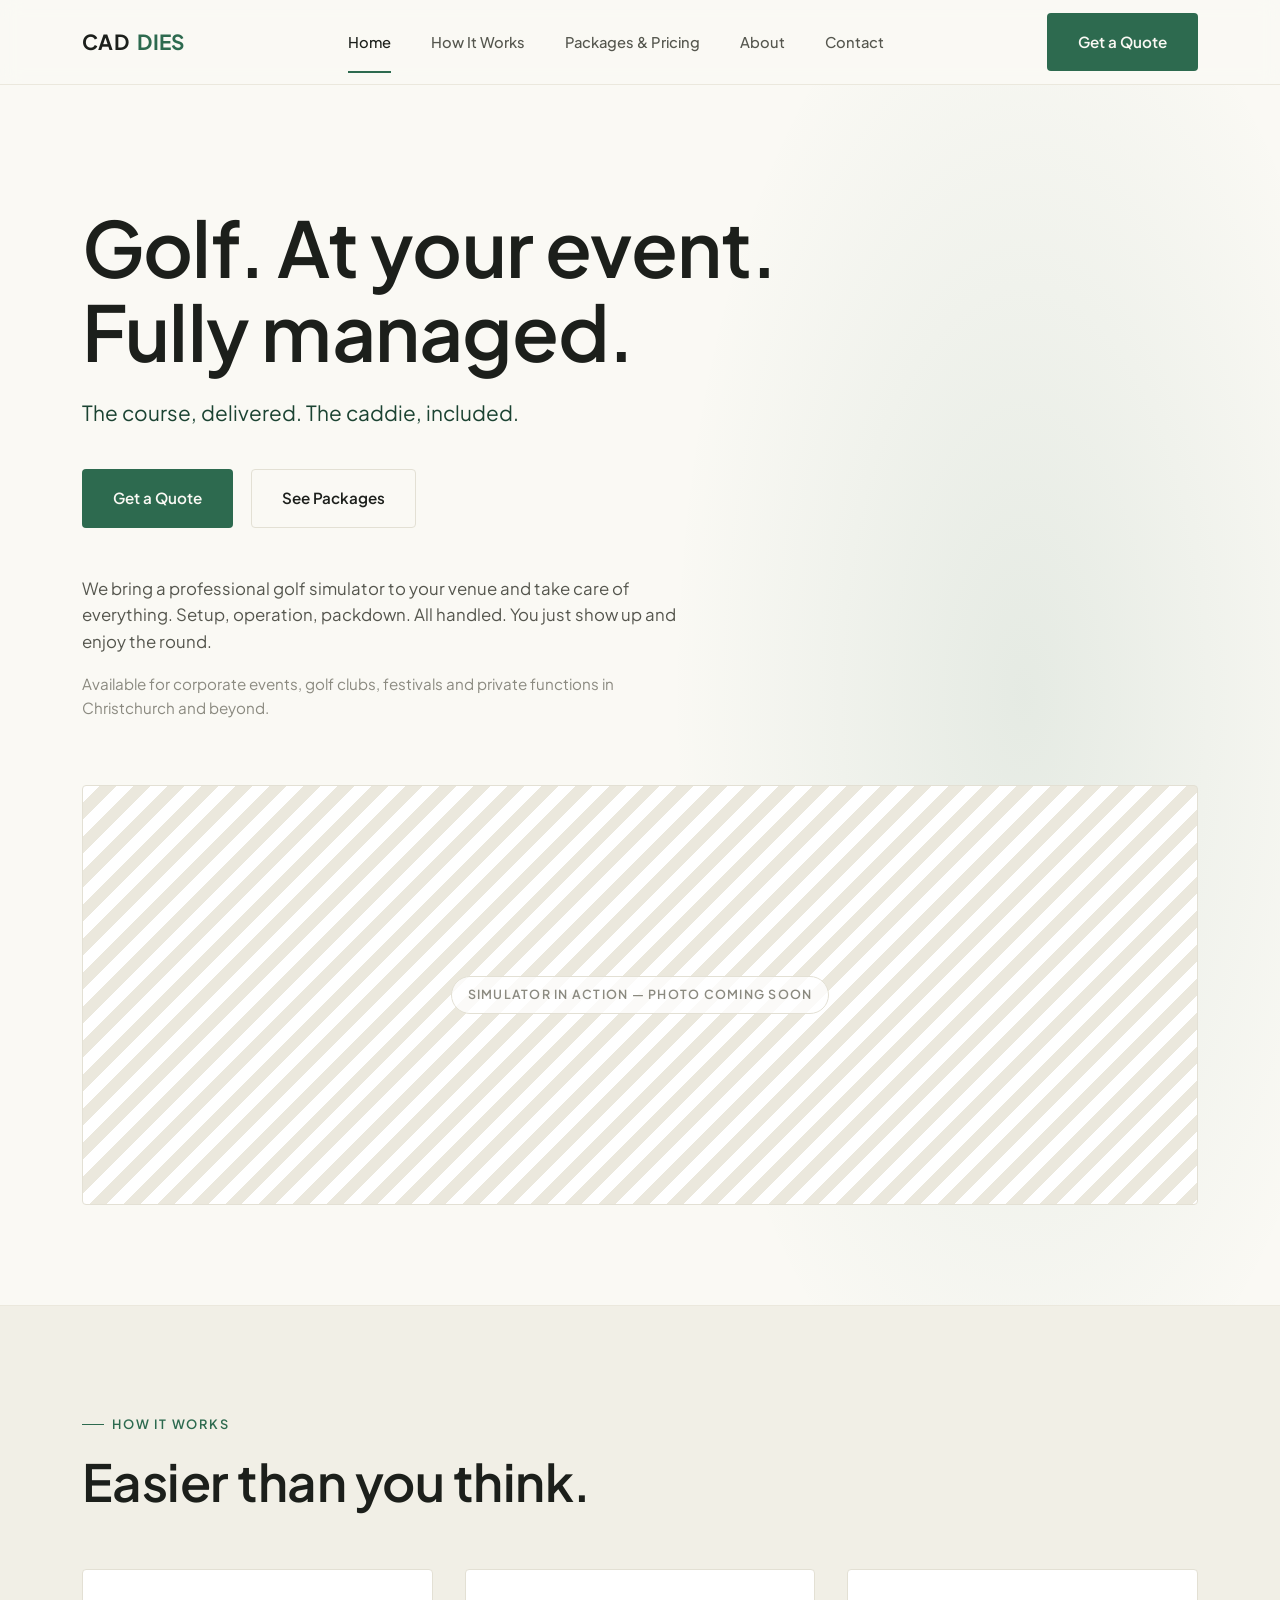
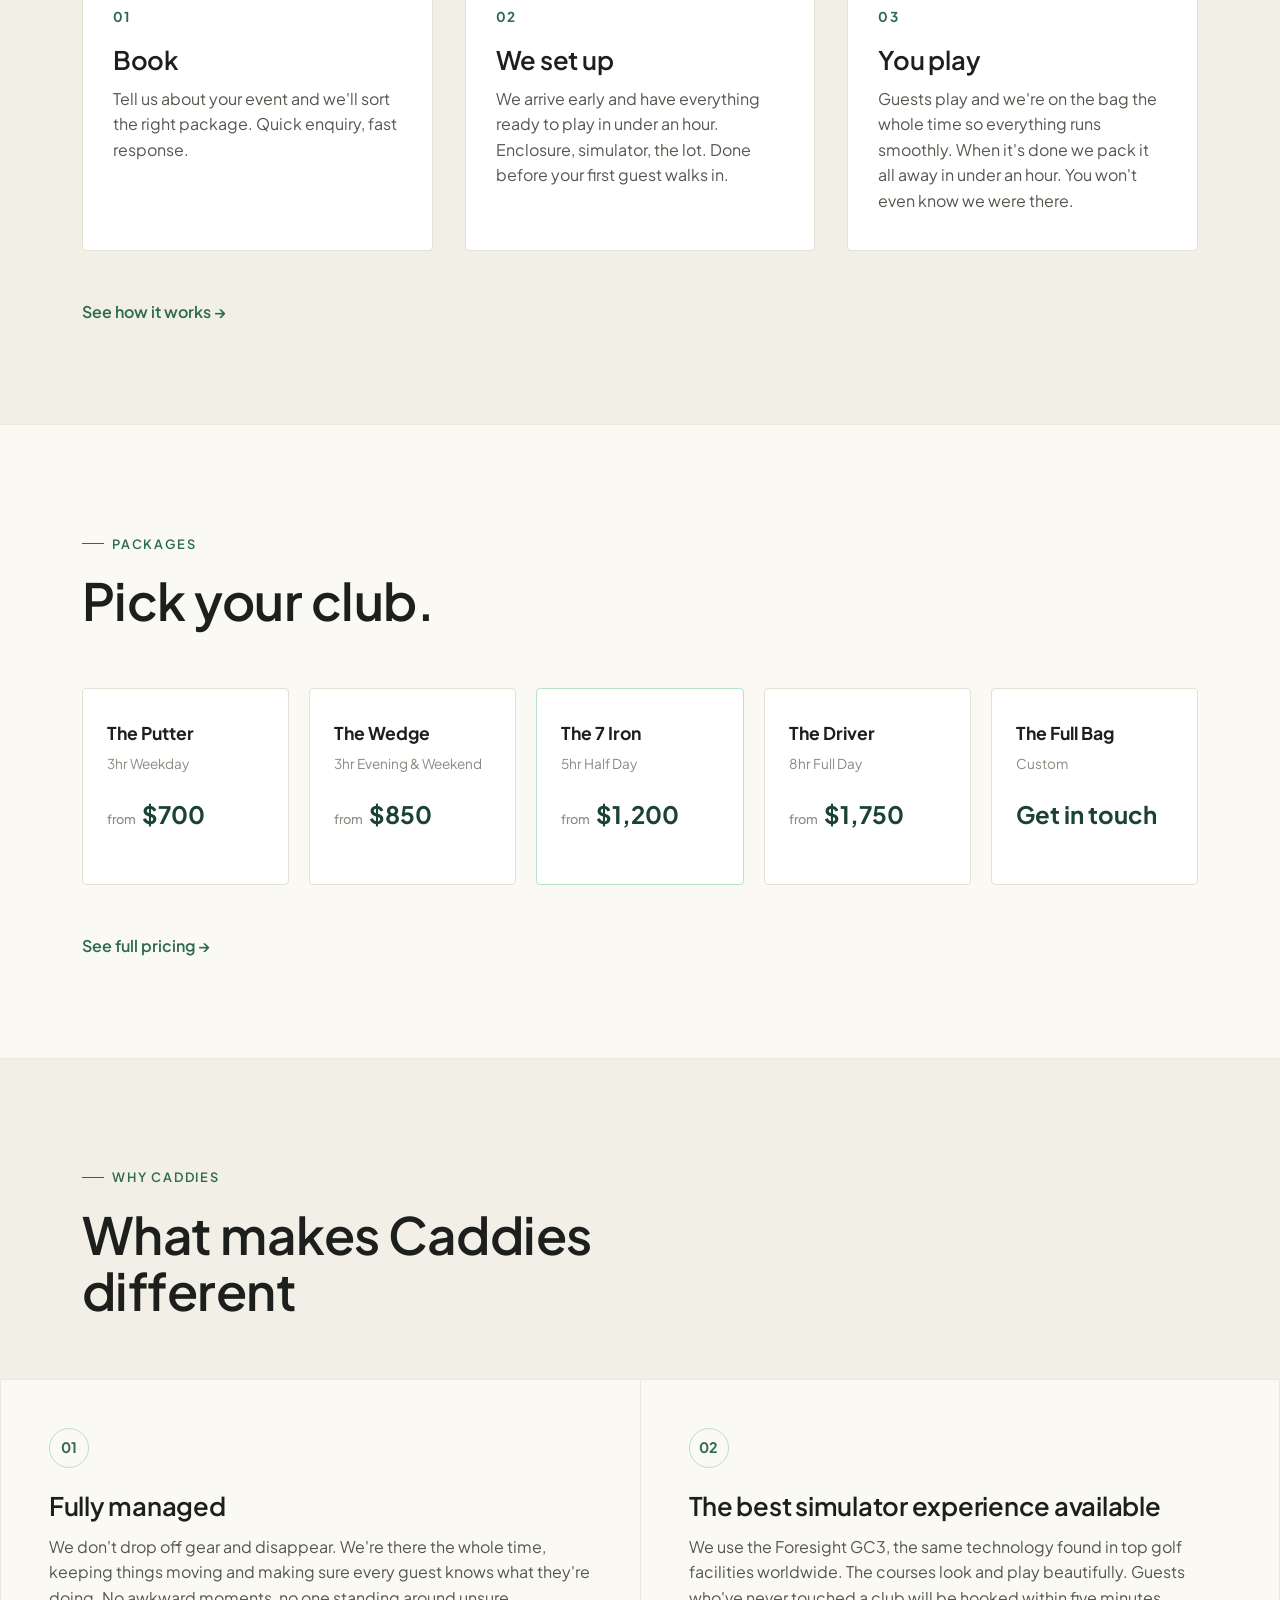
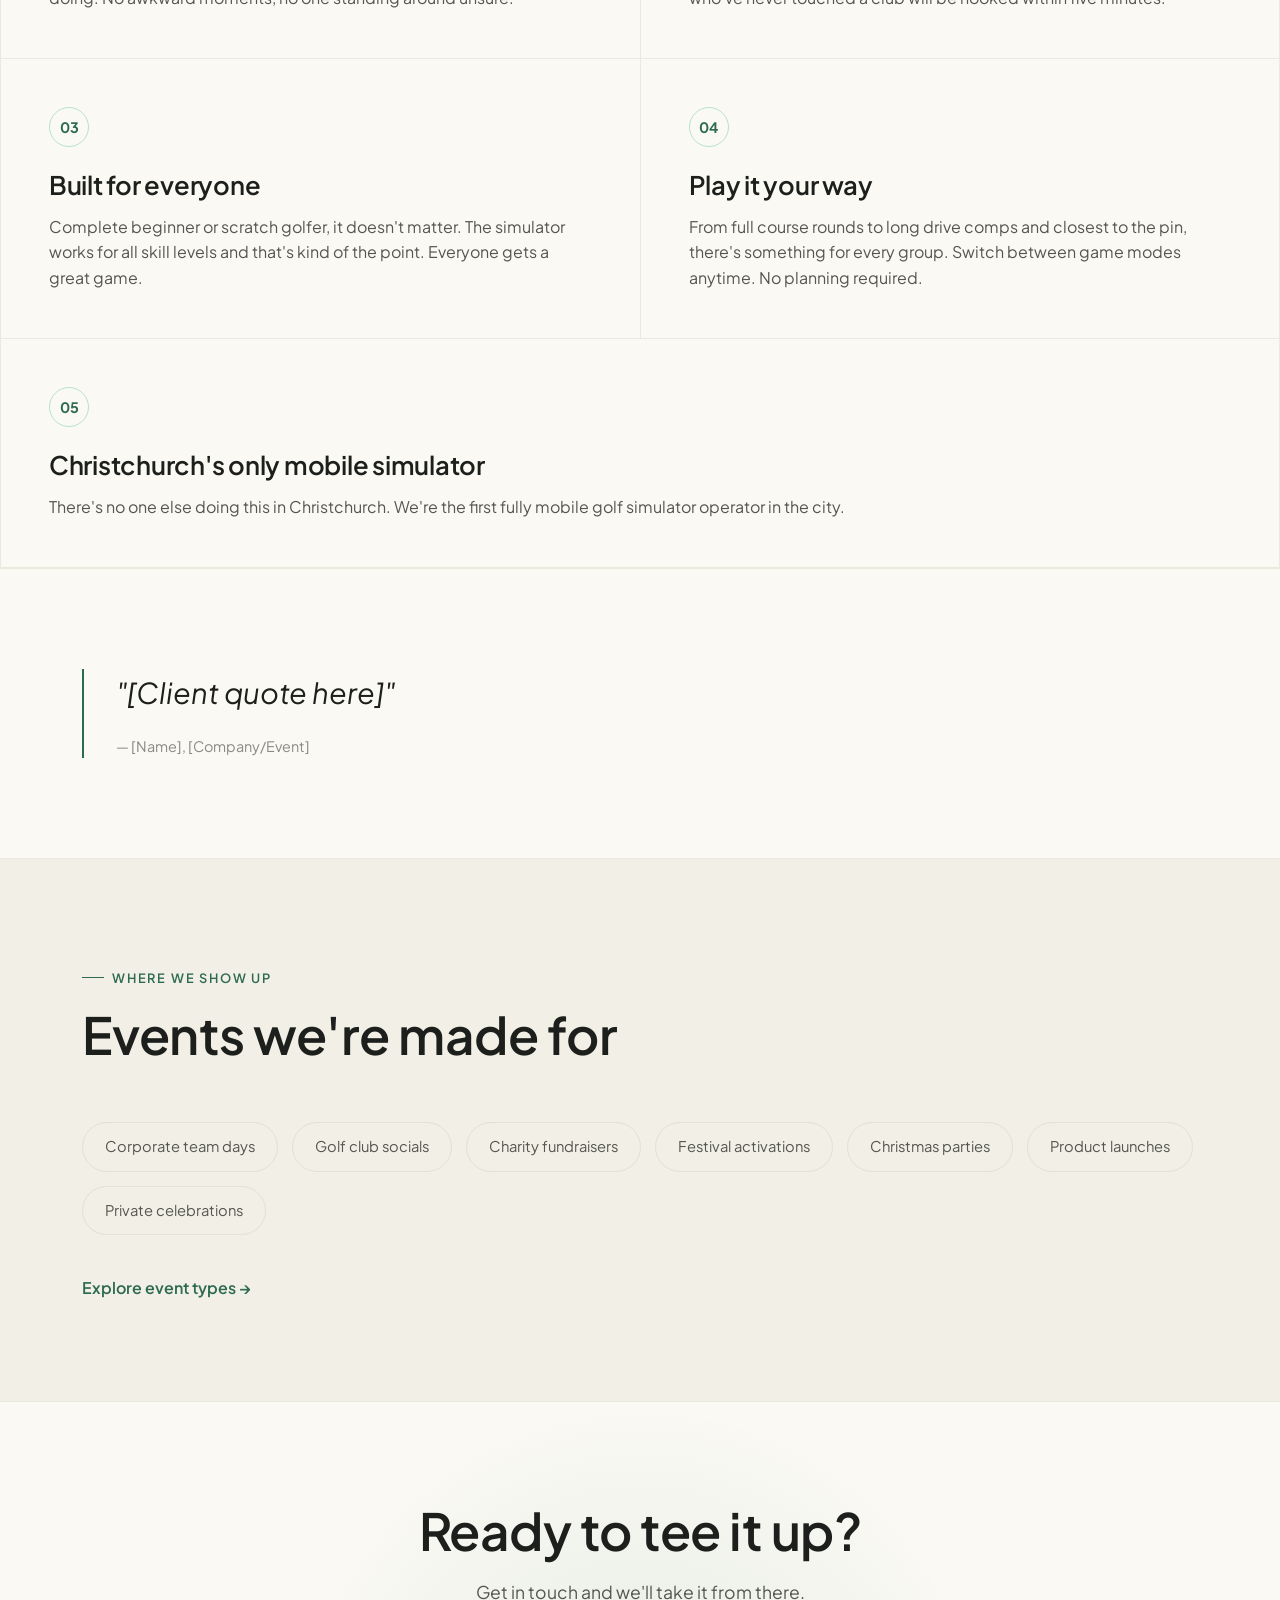
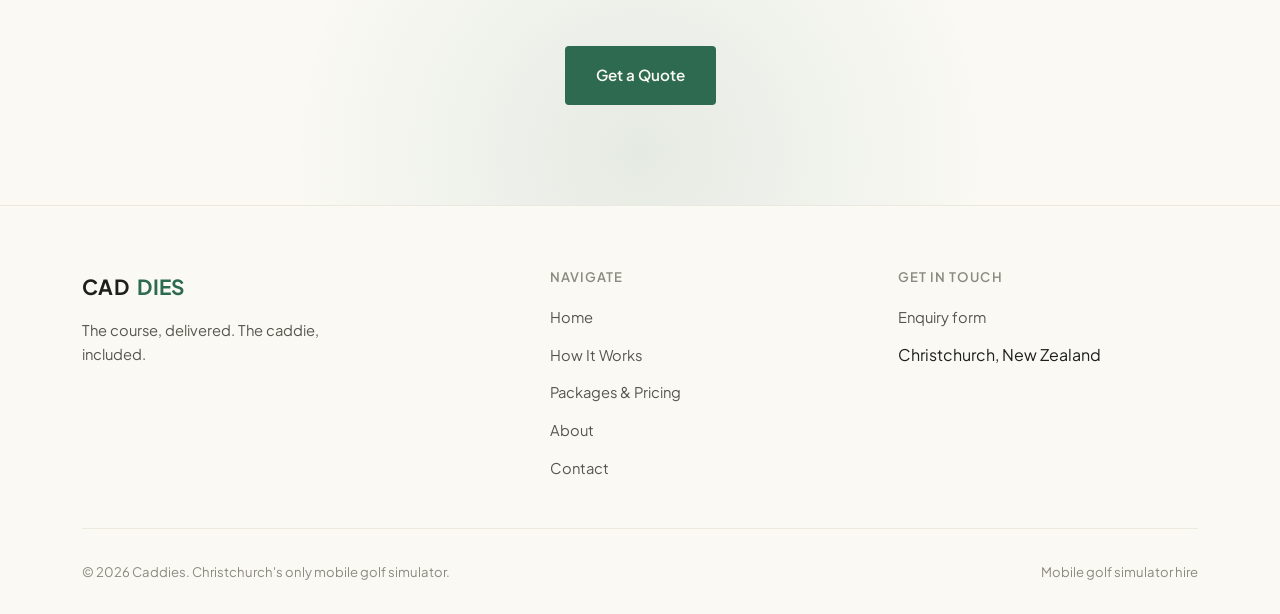
==== index.html @ 216f202e "Initial commit" ====
<!doctype html>
<html lang="en-NZ">
<head>
  <meta charset="UTF-8">
  <meta name="viewport" content="width=device-width, initial-scale=1.0">
  <title>Caddies — Golf. At your event. Fully managed.</title>
  <meta name="description" content="A professional mobile golf simulator for your event in Christchurch. Setup, operation, packdown — all handled. The course, delivered. The caddie, included.">
  <link rel="preconnect" href="https://fonts.googleapis.com">
  <link rel="preconnect" href="https://fonts.gstatic.com" crossorigin>
  <link href="https://fonts.googleapis.com/css2?family=Plus+Jakarta+Sans:wght@400;500;600;700;800&display=swap" rel="stylesheet">
  <link rel="stylesheet" href="css/style.css">
</head>
<body>

  <header class="site-header">
    <nav class="container nav">
      <a href="index.html" class="logo">CAD<span>DIES</span></a>
      <ul class="nav-links">
        <li><a href="index.html" class="active">Home</a></li>
        <li><a href="how-it-works.html">How It Works</a></li>
        <li><a href="packages-pricing.html">Packages &amp; Pricing</a></li>
        <li><a href="about.html">About</a></li>
        <li><a href="contact.html">Contact</a></li>
      </ul>
      <div class="nav-cta">
        <a href="contact.html" class="btn btn-primary">Get a Quote</a>
        <button class="nav-toggle" aria-label="Toggle menu"><span></span><span></span><span></span></button>
      </div>
    </nav>
  </header>

  <main>

    <!-- HERO -->
    <section class="hero">
      <div class="container">
        <div class="hero-content">
          <h1>Golf. At your event. Fully managed.</h1>
          <p class="tagline">The course, delivered. The caddie, included.</p>
          <div class="hero-actions">
            <a href="contact.html" class="btn btn-primary">Get a Quote</a>
            <a href="packages-pricing.html" class="btn btn-secondary">See Packages</a>
          </div>
          <div class="hero-copy">
            <p>We bring a professional golf simulator to your venue and take care of everything. Setup, operation, packdown. All handled. You just show up and enjoy the round.</p>
            <p>Available for corporate events, golf clubs, festivals and private functions in Christchurch and beyond.</p>
          </div>
        </div>
        <div class="photo-placeholder hero-visual" data-label="Simulator in action — photo coming soon"></div>
      </div>
    </section>

    <!-- HOW IT WORKS SNAPSHOT -->
    <section class="section-alt">
      <div class="container">
        <div class="section-head">
          <span class="eyebrow">How it works</span>
          <h2>Easier than you think.</h2>
        </div>
        <div class="steps-grid">
          <div class="step-card">
            <span class="step-num">01</span>
            <h3>Book</h3>
            <p>Tell us about your event and we'll sort the right package. Quick enquiry, fast response.</p>
          </div>
          <div class="step-card">
            <span class="step-num">02</span>
            <h3>We set up</h3>
            <p>We arrive early and have everything ready to play in under an hour. Enclosure, simulator, the lot. Done before your first guest walks in.</p>
          </div>
          <div class="step-card">
            <span class="step-num">03</span>
            <h3>You play</h3>
            <p>Guests play and we're on the bag the whole time so everything runs smoothly. When it's done we pack it all away in under an hour. You won't even know we were there.</p>
          </div>
        </div>
        <div style="margin-top: 48px;">
          <a href="how-it-works.html" class="btn-ghost">See how it works →</a>
        </div>
      </div>
    </section>

    <!-- PACKAGES SNAPSHOT -->
    <section>
      <div class="container">
        <div class="section-head">
          <span class="eyebrow">Packages</span>
          <h2>Pick your club.</h2>
        </div>
        <div class="packages-grid">
          <div class="package-card">
            <div class="package-name">The Putter</div>
            <div class="package-meta">3hr Weekday</div>
            <div class="package-price"><span>from</span> $700</div>
          </div>
          <div class="package-card">
            <div class="package-name">The Wedge</div>
            <div class="package-meta">3hr Evening &amp; Weekend</div>
            <div class="package-price"><span>from</span> $850</div>
          </div>
          <div class="package-card featured">
            <div class="package-name">The 7 Iron</div>
            <div class="package-meta">5hr Half Day</div>
            <div class="package-price"><span>from</span> $1,200</div>
          </div>
          <div class="package-card">
            <div class="package-name">The Driver</div>
            <div class="package-meta">8hr Full Day</div>
            <div class="package-price"><span>from</span> $1,750</div>
          </div>
          <div class="package-card">
            <div class="package-name">The Full Bag</div>
            <div class="package-meta">Custom</div>
            <div class="package-price">Get in touch</div>
          </div>
        </div>
        <div style="margin-top: 48px;">
          <a href="packages-pricing.html" class="btn-ghost">See full pricing →</a>
        </div>
      </div>
    </section>

    <!-- WHAT MAKES CADDIES DIFFERENT -->
    <section class="section-alt" style="padding-bottom: 0;">
      <div class="container">
        <div class="section-head">
          <span class="eyebrow">Why Caddies</span>
          <h2>What makes Caddies different</h2>
        </div>
      </div>
      <div class="features-grid">
        <div class="feature-card">
          <div class="feature-icon">01</div>
          <h3>Fully managed</h3>
          <p>We don't drop off gear and disappear. We're there the whole time, keeping things moving and making sure every guest knows what they're doing. No awkward moments, no one standing around unsure.</p>
        </div>
        <div class="feature-card">
          <div class="feature-icon">02</div>
          <h3>The best simulator experience available</h3>
          <p>We use the Foresight GC3, the same technology found in top golf facilities worldwide. The courses look and play beautifully. Guests who've never touched a club will be hooked within five minutes.</p>
        </div>
        <div class="feature-card">
          <div class="feature-icon">03</div>
          <h3>Built for everyone</h3>
          <p>Complete beginner or scratch golfer, it doesn't matter. The simulator works for all skill levels and that's kind of the point. Everyone gets a great game.</p>
        </div>
        <div class="feature-card">
          <div class="feature-icon">04</div>
          <h3>Play it your way</h3>
          <p>From full course rounds to long drive comps and closest to the pin, there's something for every group. Switch between game modes anytime. No planning required.</p>
        </div>
        <div class="feature-card" style="grid-column: 1 / -1;">
          <div class="feature-icon">05</div>
          <h3>Christchurch's only mobile simulator</h3>
          <p>There's no one else doing this in Christchurch. We're the first fully mobile golf simulator operator in the city.</p>
        </div>
      </div>
    </section>

    <!-- SOCIAL PROOF -->
    <section>
      <div class="container">
        <div class="quote-block">
          <p class="quote-text">"[Client quote here]"</p>
          <p class="quote-attribution">— [Name], [Company/Event]</p>
        </div>
      </div>
    </section>

    <!-- EVENTS WE'RE MADE FOR -->
    <section class="section-alt">
      <div class="container">
        <div class="section-head">
          <span class="eyebrow">Where we show up</span>
          <h2>Events we're made for</h2>
        </div>
        <div class="events-tags">
          <span>Corporate team days</span>
          <span>Golf club socials</span>
          <span>Charity fundraisers</span>
          <span>Festival activations</span>
          <span>Christmas parties</span>
          <span>Product launches</span>
          <span>Private celebrations</span>
        </div>
        <a href="contact.html" class="btn-ghost">Explore event types →</a>
      </div>
    </section>

    <!-- CLOSING CTA -->
    <section class="cta-band">
      <div class="container">
        <h2>Ready to tee it up?</h2>
        <p>Get in touch and we'll take it from there.</p>
        <a href="contact.html" class="btn btn-primary">Get a Quote</a>
      </div>
    </section>

  </main>

  <footer class="site-footer">
    <div class="container">
      <div class="footer-top">
        <div class="footer-brand">
          <a href="index.html" class="logo">CAD<span>DIES</span></a>
          <p>The course, delivered. The caddie, included.</p>
        </div>
        <div class="footer-col">
          <h4>Navigate</h4>
          <ul>
            <li><a href="index.html">Home</a></li>
            <li><a href="how-it-works.html">How It Works</a></li>
            <li><a href="packages-pricing.html">Packages &amp; Pricing</a></li>
            <li><a href="about.html">About</a></li>
            <li><a href="contact.html">Contact</a></li>
          </ul>
        </div>
        <div class="footer-col">
          <h4>Get in touch</h4>
          <ul>
            <li><a href="contact.html">Enquiry form</a></li>
            <li>Christchurch, New Zealand</li>
          </ul>
        </div>
      </div>
      <div class="footer-bottom">
        <p>&copy; 2026 Caddies. Christchurch's only mobile golf simulator.</p>
        <p>Mobile golf simulator hire</p>
      </div>
    </div>
  </footer>

  <script src="js/main.js"></script>
</body>
</html>
---- css/style.css ----
/* ============================================
   Caddies — Global Styles
   ============================================ */

:root {
  --bg: #faf9f4;
  --bg-alt: #f1efe6;
  --bg-card: #ffffff;
  --border: #e3e0d4;
  --border-soft: #ebe8dd;

  --text: #1c1f1b;
  --text-muted: #55564e;
  --text-faint: #8b8a80;

  --accent: #2d6a4f;
  --accent-strong: #1b4332;
  --accent-dim: #b7e4c7;

  --font-display: 'Plus Jakarta Sans', sans-serif;
  --font-body: 'Plus Jakarta Sans', sans-serif;

  --container: 1180px;
  --radius: 4px;
}

* {
  margin: 0;
  padding: 0;
  box-sizing: border-box;
}

html {
  scroll-behavior: smooth;
}

body {
  background: var(--bg);
  color: var(--text);
  font-family: var(--font-body);
  font-size: 16px;
  line-height: 1.6;
  -webkit-font-smoothing: antialiased;
  overflow-x: hidden;
}

img {
  max-width: 100%;
  display: block;
}

a {
  color: inherit;
  text-decoration: none;
}

ul {
  list-style: none;
}

.container {
  max-width: var(--container);
  margin: 0 auto;
  padding: 0 32px;
}

h1, h2, h3, h4 {
  font-family: var(--font-display);
  font-weight: 600;
  line-height: 1.1;
  letter-spacing: -0.01em;
}

h1 { font-size: clamp(2.6rem, 6vw, 5rem); }
h2 { font-size: clamp(2rem, 4vw, 3.2rem); }
h3 { font-size: clamp(1.3rem, 2.4vw, 1.6rem); }

p {
  color: var(--text-muted);
}

.eyebrow {
  display: inline-flex;
  align-items: center;
  gap: 8px;
  font-family: var(--font-body);
  font-size: 0.8rem;
  font-weight: 600;
  letter-spacing: 0.14em;
  text-transform: uppercase;
  color: var(--accent);
  margin-bottom: 18px;
}

.eyebrow::before {
  content: '';
  width: 22px;
  height: 1px;
  background: var(--accent);
}

/* ============================================
   Buttons
   ============================================ */

.btn {
  display: inline-flex;
  align-items: center;
  justify-content: center;
  gap: 10px;
  padding: 16px 30px;
  font-family: var(--font-body);
  font-weight: 600;
  font-size: 0.95rem;
  border-radius: var(--radius);
  border: 1px solid transparent;
  cursor: pointer;
  transition: transform 0.2s ease, box-shadow 0.2s ease, background 0.2s ease, color 0.2s ease, border-color 0.2s ease;
  white-space: nowrap;
}

.btn-primary {
  background: var(--accent);
  color: var(--bg);
  box-shadow: 0 0 0 rgba(45, 106, 79, 0);
}

.btn-primary:hover {
  background: var(--accent-strong);
  box-shadow: 0 12px 28px rgba(45, 106, 79, 0.25);
  transform: translateY(-1px);
}

.btn-secondary {
  background: transparent;
  color: var(--text);
  border: 1px solid var(--border);
}

.btn-secondary:hover {
  border-color: var(--accent);
  color: var(--accent-strong);
}

.btn-ghost {
  background: transparent;
  color: var(--accent);
  padding: 0;
  font-weight: 600;
}

.btn-ghost:hover {
  color: var(--accent-strong);
}

.btn-block {
  width: 100%;
}

/* ============================================
   Header / Nav
   ============================================ */

.site-header {
  position: sticky;
  top: 0;
  z-index: 100;
  background: rgba(250, 249, 244, 0.85);
  backdrop-filter: blur(10px);
  -webkit-backdrop-filter: blur(10px);
  border-bottom: 1px solid var(--border-soft);
}

.nav {
  display: flex;
  align-items: center;
  justify-content: space-between;
  height: 84px;
}

.logo {
  font-family: var(--font-display);
  font-size: 1.3rem;
  font-weight: 700;
  letter-spacing: 0.02em;
  color: var(--text);
  display: flex;
  align-items: baseline;
  gap: 8px;
}

.logo span {
  color: var(--accent);
}

.nav-links {
  display: flex;
  align-items: center;
  gap: 40px;
}

.nav-links a {
  font-size: 0.92rem;
  font-weight: 500;
  color: var(--text-muted);
  transition: color 0.2s ease;
  position: relative;
}

.nav-links a:hover,
.nav-links a.active {
  color: var(--text);
}

.nav-links a.active::after {
  content: '';
  position: absolute;
  bottom: -22px;
  left: 0;
  right: 0;
  height: 2px;
  background: var(--accent);
}

.nav-cta {
  display: flex;
  align-items: center;
  gap: 28px;
}

.nav-toggle {
  display: none;
  flex-direction: column;
  gap: 5px;
  background: none;
  border: none;
  cursor: pointer;
  padding: 8px;
}

.nav-toggle span {
  width: 24px;
  height: 2px;
  background: var(--text);
  transition: transform 0.2s ease, opacity 0.2s ease;
}

/* ============================================
   Hero
   ============================================ */

.hero {
  position: relative;
  padding: 120px 0 100px;
  overflow: hidden;
}

.hero::before {
  content: '';
  position: absolute;
  top: -20%;
  right: -10%;
  width: 60%;
  height: 140%;
  background: radial-gradient(ellipse at center, rgba(45, 106, 79, 0.1) 0%, rgba(45, 106, 79, 0) 65%);
  pointer-events: none;
}

.hero-content {
  max-width: 780px;
  position: relative;
}

.hero h1 {
  margin-bottom: 22px;
}

.hero .tagline {
  font-size: clamp(1.05rem, 2vw, 1.3rem);
  color: var(--accent-strong);
  font-family: var(--font-display);
  margin-bottom: 40px;
}

.hero-actions {
  display: flex;
  gap: 18px;
  flex-wrap: wrap;
  margin-bottom: 48px;
}

.hero-copy {
  max-width: 620px;
}

.hero-copy p {
  margin-bottom: 16px;
  font-size: 1.05rem;
}

.hero-copy p:last-child {
  margin-bottom: 0;
  color: var(--text-faint);
  font-size: 0.95rem;
}

/* generic page hero (interior pages) */

.page-hero {
  padding: 80px 0 60px;
  border-bottom: 1px solid var(--border-soft);
  position: relative;
}

.page-hero::before {
  content: '';
  position: absolute;
  top: -30%;
  left: -10%;
  width: 50%;
  height: 160%;
  background: radial-gradient(ellipse at center, rgba(45, 106, 79, 0.08) 0%, rgba(45, 106, 79, 0) 70%);
  pointer-events: none;
}

.page-hero .container {
  position: relative;
}

.page-hero h1 {
  margin-bottom: 18px;
}

.page-hero .intro-line {
  font-size: 1.15rem;
  color: var(--text-muted);
  max-width: 620px;
}

/* ============================================
   Sections
   ============================================ */

section {
  padding: 100px 0;
}

.section-alt {
  background: var(--bg-alt);
  border-top: 1px solid var(--border-soft);
  border-bottom: 1px solid var(--border-soft);
}

.section-head {
  max-width: 640px;
  margin-bottom: 60px;
}

.section-head.center {
  margin-left: auto;
  margin-right: auto;
  text-align: center;
}

.section-head h2 {
  margin-bottom: 16px;
}

.section-head p {
  font-size: 1.05rem;
}

/* ============================================
   Photo Placeholder Blocks
   ============================================ */

.photo-placeholder {
  position: relative;
  background:
    repeating-linear-gradient(
      135deg,
      var(--bg-card),
      var(--bg-card) 12px,
      var(--border-soft) 12px,
      var(--border-soft) 24px
    );
  border: 1px solid var(--border);
  border-radius: var(--radius);
  display: flex;
  align-items: center;
  justify-content: center;
  min-height: 240px;
  overflow: hidden;
}

.photo-placeholder::after {
  content: attr(data-label);
  font-family: var(--font-body);
  font-size: 0.78rem;
  font-weight: 600;
  letter-spacing: 0.1em;
  text-transform: uppercase;
  color: var(--text-faint);
  background: rgba(255, 255, 255, 0.8);
  padding: 8px 16px;
  border: 1px solid var(--border);
  border-radius: 999px;
}

.hero-visual {
  margin-top: 64px;
  min-height: 420px;
}

/* ============================================
   How It Works — steps
   ============================================ */

.steps-grid {
  display: grid;
  grid-template-columns: repeat(3, 1fr);
  gap: 32px;
}

.step-card {
  background: var(--bg-card);
  border: 1px solid var(--border);
  border-radius: var(--radius);
  padding: 36px 30px;
  transition: border-color 0.2s ease, transform 0.2s ease;
}

.step-card:hover {
  border-color: var(--accent-dim);
  transform: translateY(-3px);
}

.step-num {
  font-family: var(--font-display);
  font-size: 0.85rem;
  font-weight: 700;
  color: var(--accent);
  letter-spacing: 0.1em;
  margin-bottom: 18px;
  display: block;
}

.step-card h3 {
  margin-bottom: 12px;
}

.steps-list {
  display: flex;
  flex-direction: column;
  gap: 0;
}

.steps-list .step-row {
  display: grid;
  grid-template-columns: 90px 1fr;
  gap: 32px;
  padding: 44px 0;
  border-bottom: 1px solid var(--border-soft);
}

.steps-list .step-row:first-child {
  padding-top: 0;
}

.steps-list .step-row:last-child {
  border-bottom: none;
}

.steps-list .step-num {
  font-size: 2.4rem;
  color: var(--border);
  -webkit-text-stroke: 1px var(--accent-dim);
  margin-bottom: 0;
}

.steps-list h3 {
  margin-bottom: 10px;
}

.steps-list p {
  max-width: 560px;
}

/* ============================================
   Packages
   ============================================ */

.packages-grid {
  display: grid;
  grid-template-columns: repeat(5, 1fr);
  gap: 20px;
}

.package-card {
  background: var(--bg-card);
  border: 1px solid var(--border);
  border-radius: var(--radius);
  padding: 30px 24px;
  display: flex;
  flex-direction: column;
  transition: border-color 0.2s ease, transform 0.2s ease;
}

.package-card:hover {
  border-color: var(--accent);
  transform: translateY(-4px);
}

.package-card.featured {
  border-color: var(--accent-dim);
  position: relative;
}

.package-name {
  font-family: var(--font-display);
  font-size: 1.1rem;
  font-weight: 700;
  margin-bottom: 6px;
}

.package-meta {
  font-size: 0.85rem;
  color: var(--text-faint);
  margin-bottom: 20px;
}

.package-price {
  font-family: var(--font-display);
  font-size: 1.5rem;
  font-weight: 700;
  color: var(--accent-strong);
  margin-bottom: auto;
  padding-bottom: 20px;
  white-space: nowrap;
}

.package-price span {
  font-family: var(--font-body);
  font-size: 0.8rem;
  color: var(--text-faint);
  font-weight: 500;
  margin-right: 2px;
}

/* full package cards (pricing page) */

.package-detail-grid {
  display: grid;
  grid-template-columns: repeat(2, 1fr);
  gap: 24px;
}

.package-detail-card {
  background: var(--bg-card);
  border: 1px solid var(--border);
  border-radius: var(--radius);
  padding: 40px;
  transition: border-color 0.2s ease;
}

.package-detail-card:hover {
  border-color: var(--accent-dim);
}

.package-detail-card.full-bag {
  grid-column: 1 / -1;
  display: flex;
  align-items: center;
  justify-content: space-between;
  gap: 32px;
  flex-wrap: wrap;
}

.package-detail-header {
  display: flex;
  align-items: baseline;
  justify-content: space-between;
  margin-bottom: 8px;
  flex-wrap: wrap;
  gap: 12px;
}

.package-detail-card h3 {
  font-size: 1.4rem;
}

.package-detail-price {
  font-family: var(--font-display);
  font-size: 1.5rem;
  color: var(--accent-strong);
  font-weight: 700;
}

.package-detail-card .package-meta {
  margin-bottom: 18px;
}

.package-detail-card p.desc {
  color: var(--text-muted);
}

/* ============================================
   Features grid (What makes Caddies different)
   ============================================ */

.features-grid {
  display: grid;
  grid-template-columns: repeat(2, 1fr);
  gap: 1px;
  background: var(--border-soft);
  border: 1px solid var(--border-soft);
}

.feature-card {
  background: var(--bg);
  padding: 48px;
}

.feature-icon {
  width: 40px;
  height: 40px;
  border: 1px solid var(--accent-dim);
  border-radius: 50%;
  display: flex;
  align-items: center;
  justify-content: center;
  margin-bottom: 24px;
  color: var(--accent);
  font-family: var(--font-display);
  font-weight: 700;
  font-size: 0.9rem;
}

.feature-card h3 {
  margin-bottom: 14px;
}

/* ============================================
   Events tags
   ============================================ */

.events-tags {
  display: flex;
  flex-wrap: wrap;
  gap: 14px;
  margin-bottom: 40px;
}

.events-tags span {
  padding: 12px 22px;
  border: 1px solid var(--border);
  border-radius: 999px;
  font-size: 0.92rem;
  color: var(--text-muted);
  transition: border-color 0.2s ease, color 0.2s ease;
}

.events-tags span:hover {
  border-color: var(--accent);
  color: var(--accent-strong);
}

/* ============================================
   Social proof
   ============================================ */

.quote-block {
  border-left: 2px solid var(--accent);
  padding-left: 32px;
  max-width: 720px;
}

.quote-block p.quote-text {
  font-family: var(--font-display);
  font-size: clamp(1.3rem, 2.6vw, 1.8rem);
  color: var(--text);
  margin-bottom: 20px;
  font-style: italic;
}

.quote-attribution {
  color: var(--text-faint);
  font-size: 0.9rem;
}

/* ============================================
   CTA band
   ============================================ */

.cta-band {
  text-align: center;
  position: relative;
  overflow: hidden;
}

.cta-band::before {
  content: '';
  position: absolute;
  top: 0;
  left: 50%;
  transform: translateX(-50%);
  width: 700px;
  height: 700px;
  background: radial-gradient(ellipse at center, rgba(45, 106, 79, 0.1) 0%, rgba(45, 106, 79, 0) 70%);
  pointer-events: none;
}

.cta-band .container {
  position: relative;
}

.cta-band h2 {
  margin-bottom: 20px;
}

.cta-band p {
  font-size: 1.1rem;
  margin-bottom: 40px;
}

.cta-band .btn {
  margin: 0 auto;
}

/* ============================================
   Venue requirements note
   ============================================ */

.note-box {
  background: var(--bg-card);
  border: 1px solid var(--border);
  border-left: 2px solid var(--accent);
  border-radius: var(--radius);
  padding: 28px 32px;
  margin-top: 40px;
}

.note-box p {
  color: var(--text-muted);
  font-size: 0.95rem;
}

.requirements-list {
  display: flex;
  flex-direction: column;
  gap: 14px;
  margin: 28px 0;
}

.requirements-list li {
  display: flex;
  align-items: baseline;
  gap: 14px;
  color: var(--text-muted);
  padding-left: 0;
}

.requirements-list li::before {
  content: '—';
  color: var(--accent);
  flex-shrink: 0;
}

/* ============================================
   Small print
   ============================================ */

.small-print {
  max-width: 720px;
  padding-top: 40px;
  border-top: 1px solid var(--border-soft);
}

.small-print p {
  font-size: 0.85rem;
  color: var(--text-faint);
}

/* ============================================
   Pricing Calculator
   ============================================ */

.calculator-card {
  background: var(--bg-card);
  border: 1px solid var(--border);
  border-radius: 12px;
  padding: 56px;
}

.calc-progress {
  display: flex;
  flex-wrap: wrap;
  gap: 32px;
  margin-bottom: 48px;
  padding-bottom: 32px;
  border-bottom: 1px solid var(--border-soft);
}

.calc-progress-step {
  display: flex;
  align-items: center;
  gap: 12px;
  font-size: 0.9rem;
  font-weight: 600;
  color: var(--text-faint);
  background: none;
  border: none;
  cursor: default;
  padding: 0;
  font-family: var(--font-body);
}

.calc-progress-step span {
  width: 30px;
  height: 30px;
  border-radius: 50%;
  border: 1px solid var(--border);
  display: flex;
  align-items: center;
  justify-content: center;
  font-size: 0.8rem;
  color: var(--text-faint);
  flex-shrink: 0;
  transition: border-color 0.2s ease, background 0.2s ease, color 0.2s ease;
}

.calc-progress-step.active {
  color: var(--text);
}

.calc-progress-step.active span {
  border-color: var(--accent);
  color: var(--accent);
}

.calc-progress-step.done {
  color: var(--text-muted);
  cursor: pointer;
}

.calc-progress-step.done span {
  background: var(--accent);
  border-color: var(--accent);
  color: var(--bg);
}

.calc-step {
  display: none;
}

.calc-step.active {
  display: block;
}

.calc-step h3 {
  margin-bottom: 28px;
}

.calc-options {
  display: grid;
  grid-template-columns: repeat(auto-fit, minmax(180px, 1fr));
  gap: 16px;
}

.calc-option {
  padding: 24px 22px;
  border: 1px solid var(--border);
  border-radius: var(--radius);
  background: var(--bg);
  text-align: left;
  font-family: var(--font-body);
  font-weight: 600;
  font-size: 1rem;
  color: var(--text);
  cursor: pointer;
  transition: border-color 0.2s ease, background 0.2s ease, transform 0.2s ease, color 0.2s ease;
}

.calc-option:hover {
  border-color: var(--accent);
  transform: translateY(-2px);
}

.calc-option.selected {
  border-color: var(--accent);
  background: rgba(45, 106, 79, 0.07);
  color: var(--accent-strong);
}

.calc-nav {
  margin-top: 40px;
}

.calc-result {
  margin-top: 64px;
  padding-top: 64px;
  border-top: 1px solid var(--border-soft);
  max-width: 720px;
}

.calc-result h2 {
  margin-bottom: 12px;
}

.calc-result .calc-note {
  margin-bottom: 0;
}

.calc-blur-wrap {
  position: relative;
  margin: 40px 0 32px;
  border-radius: var(--radius);
  overflow: hidden;
  border: 1px solid var(--border);
  background: var(--bg-card);
}

.calc-blur-content {
  filter: blur(6px);
  user-select: none;
  pointer-events: none;
}

.calc-breakdown-item {
  display: flex;
  justify-content: space-between;
  gap: 20px;
  padding: 18px 28px;
  border-bottom: 1px solid var(--border-soft);
  font-size: 0.95rem;
  color: var(--text-muted);
}

.calc-breakdown-item:last-child {
  border-bottom: none;
}

.calc-breakdown-item span:last-child {
  color: var(--accent-strong);
  font-weight: 600;
}

.calc-blur-overlay {
  position: absolute;
  inset: 0;
  display: flex;
  align-items: center;
  justify-content: center;
  background: linear-gradient(to bottom, rgba(250, 249, 244, 0.35), rgba(250, 249, 244, 0.92));
}

/* ============================================
   About page
   ============================================ */

.about-layout {
  display: grid;
  grid-template-columns: 0.85fr 1fr;
  gap: 64px;
  align-items: start;
}

.about-copy p {
  font-size: 1.08rem;
  margin-bottom: 24px;
  color: var(--text-muted);
}

.about-copy p:last-child {
  margin-bottom: 0;
}

.about-visual {
  min-height: 520px;
  position: sticky;
  top: 120px;
}

.about-closing {
  text-align: center;
  max-width: 560px;
  margin: 0 auto;
}

/* ============================================
   Contact page
   ============================================ */

.contact-layout {
  display: grid;
  grid-template-columns: 1fr 0.9fr;
  gap: 72px;
  align-items: start;
}

.form-group {
  margin-bottom: 24px;
}

.form-row {
  display: grid;
  grid-template-columns: 1fr 1fr;
  gap: 20px;
}

label {
  display: block;
  font-size: 0.85rem;
  font-weight: 600;
  letter-spacing: 0.02em;
  margin-bottom: 10px;
  color: var(--text);
}

label .optional {
  color: var(--text-faint);
  font-weight: 400;
  text-transform: none;
  letter-spacing: 0;
}

label .required {
  color: var(--accent);
}

input[type="text"],
input[type="email"],
input[type="tel"],
input[type="date"],
select,
textarea {
  width: 100%;
  background: var(--bg-card);
  border: 1px solid var(--border);
  border-radius: var(--radius);
  padding: 14px 16px;
  color: var(--text);
  font-family: var(--font-body);
  font-size: 0.95rem;
  transition: border-color 0.2s ease;
}

textarea {
  min-height: 120px;
  resize: vertical;
}

input:focus,
select:focus,
textarea:focus {
  outline: none;
  border-color: var(--accent);
}

input::placeholder,
textarea::placeholder {
  color: var(--text-faint);
}

.radio-group {
  display: flex;
  gap: 12px;
  flex-wrap: wrap;
}

.radio-option {
  flex: 1;
  min-width: 120px;
}

.radio-option input {
  display: none;
}

.radio-option label {
  display: block;
  text-align: center;
  padding: 14px 12px;
  border: 1px solid var(--border);
  border-radius: var(--radius);
  cursor: pointer;
  font-weight: 500;
  font-size: 0.9rem;
  color: var(--text-muted);
  margin-bottom: 0;
  transition: border-color 0.2s ease, color 0.2s ease, background 0.2s ease;
}

.radio-option input:checked + label {
  border-color: var(--accent);
  color: var(--accent);
  background: rgba(45, 106, 79, 0.07);
}

select {
  appearance: none;
  background-image: url("data:image/svg+xml,%3Csvg xmlns='http://www.w3.org/2000/svg' width='12' height='8' viewBox='0 0 12 8'%3E%3Cpath fill='%2355564e' d='M1 1l5 5 5-5'/%3E%3C/svg%3E");
  background-repeat: no-repeat;
  background-position: right 16px center;
  padding-right: 40px;
}

.contact-info {
  display: flex;
  flex-direction: column;
  gap: 36px;
}

.contact-info-block h3 {
  margin-bottom: 10px;
  font-size: 1.05rem;
}

.contact-info-block p,
.contact-info-block a {
  color: var(--text-muted);
}

.contact-info-block a:hover {
  color: var(--accent-strong);
}

#confirmation {
  display: none;
  background: var(--bg-card);
  border: 1px solid var(--accent-dim);
  border-left: 2px solid var(--accent);
  border-radius: var(--radius);
  padding: 32px;
  margin-bottom: 32px;
}

#confirmation p {
  color: var(--text);
  font-family: var(--font-display);
  font-size: 1.15rem;
}

#confirmation.show {
  display: block;
}

#contact-form.hide {
  display: none;
}

#contact-form {
  scroll-margin-top: 110px;
}

.prefill-note {
  display: none;
  background: rgba(45, 106, 79, 0.07);
  border: 1px solid var(--accent-dim);
  border-left: 2px solid var(--accent);
  border-radius: var(--radius);
  padding: 20px 24px;
  margin-bottom: 32px;
  font-size: 0.9rem;
  color: var(--text-muted);
}

.prefill-note.show {
  display: block;
}

/* ============================================
   Footer
   ============================================ */

.site-footer {
  border-top: 1px solid var(--border-soft);
  padding: 64px 0 32px;
}

.footer-top {
  display: grid;
  grid-template-columns: 1.4fr 1fr 1fr;
  gap: 48px;
  padding-bottom: 48px;
  border-bottom: 1px solid var(--border-soft);
}

.footer-brand .logo {
  margin-bottom: 16px;
}

.footer-brand p {
  max-width: 300px;
  font-size: 0.92rem;
}

.footer-col h4 {
  font-family: var(--font-body);
  font-size: 0.82rem;
  letter-spacing: 0.08em;
  text-transform: uppercase;
  color: var(--text-faint);
  margin-bottom: 20px;
  font-weight: 600;
}

.footer-col ul {
  display: flex;
  flex-direction: column;
  gap: 12px;
}

.footer-col a {
  color: var(--text-muted);
  font-size: 0.92rem;
  transition: color 0.2s ease;
}

.footer-col a:hover {
  color: var(--accent-strong);
}

.footer-bottom {
  display: flex;
  justify-content: space-between;
  align-items: center;
  padding-top: 32px;
  flex-wrap: wrap;
  gap: 16px;
}

.footer-bottom p {
  font-size: 0.82rem;
  color: var(--text-faint);
}

/* ============================================
   Responsive
   ============================================ */

@media (max-width: 980px) {
  .about-layout,
  .contact-layout {
    grid-template-columns: 1fr;
  }

  .about-visual {
    position: static;
    order: -1;
    min-height: 320px;
  }

  .footer-top {
    grid-template-columns: 1fr 1fr;
  }

  .footer-brand {
    grid-column: 1 / -1;
  }

  .packages-grid {
    grid-template-columns: repeat(3, 1fr);
  }

  .features-grid {
    grid-template-columns: 1fr;
  }

  .package-detail-grid {
    grid-template-columns: 1fr;
  }
}

@media (max-width: 760px) {
  .nav-links,
  .nav-cta .btn-secondary {
    display: none;
  }

  .nav-toggle {
    display: flex;
  }

  .nav-links.open {
    display: flex;
    position: absolute;
    top: 84px;
    left: 0;
    right: 0;
    background: var(--bg);
    border-bottom: 1px solid var(--border);
    flex-direction: column;
    align-items: flex-start;
    gap: 0;
    padding: 8px 32px 24px;
  }

  .nav-links.open a {
    width: 100%;
    padding: 16px 0;
    border-bottom: 1px solid var(--border-soft);
  }

  .nav-links.open a.active::after {
    display: none;
  }

  section {
    padding: 72px 0;
  }

  .hero {
    padding: 64px 0 56px;
  }

  .steps-grid {
    grid-template-columns: 1fr;
  }

  .steps-list .step-row {
    grid-template-columns: 1fr;
    gap: 12px;
    padding: 32px 0;
  }

  .packages-grid {
    grid-template-columns: 1fr 1fr;
  }

  .package-detail-card.full-bag {
    flex-direction: column;
    align-items: flex-start;
  }

  .calculator-card {
    padding: 32px 24px;
  }

  .calc-progress {
    gap: 20px;
  }

  .calc-progress-step span {
    width: 26px;
    height: 26px;
  }

  .calc-options {
    grid-template-columns: 1fr;
  }

  .form-row {
    grid-template-columns: 1fr;
  }

  .footer-top {
    grid-template-columns: 1fr;
    gap: 32px;
  }

  .footer-bottom {
    flex-direction: column;
    align-items: flex-start;
  }
}

@media (max-width: 520px) {
  .packages-grid {
    grid-template-columns: 1fr;
  }

  .container {
    padding: 0 20px;
  }
}
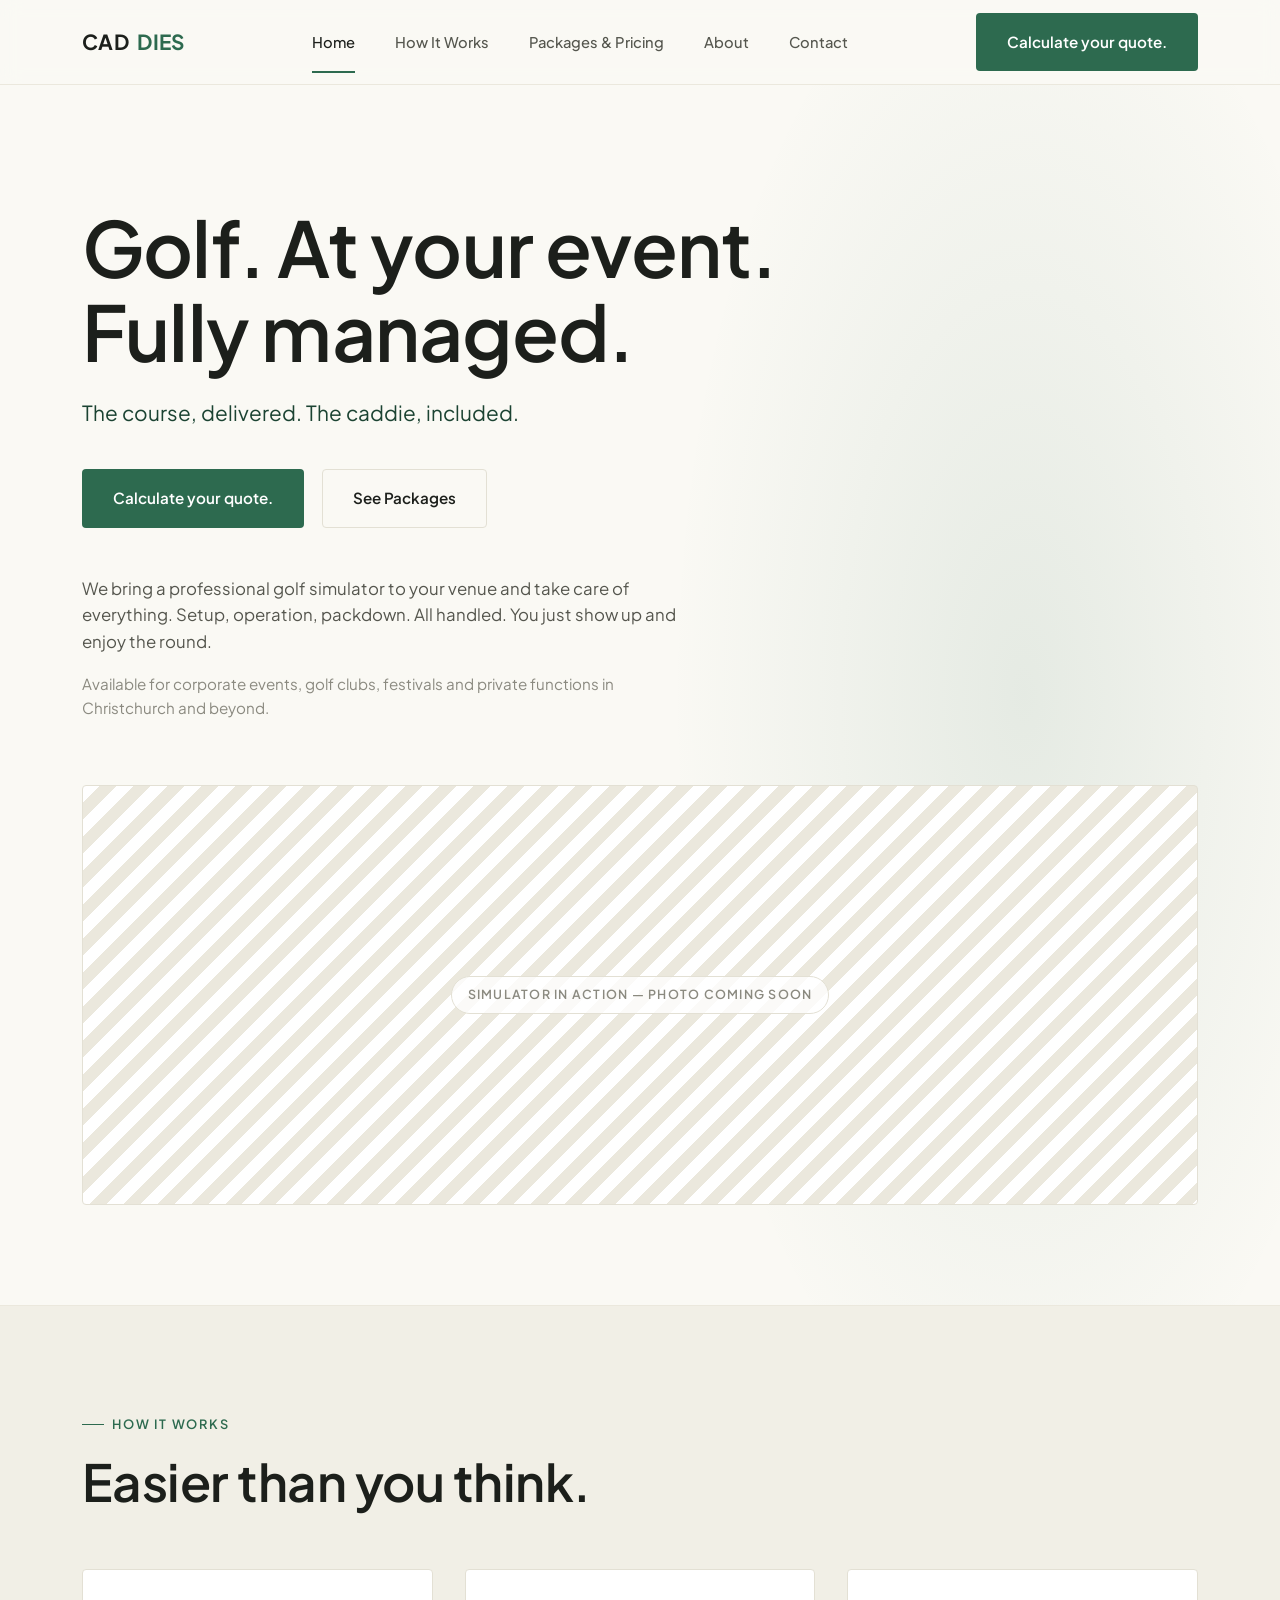
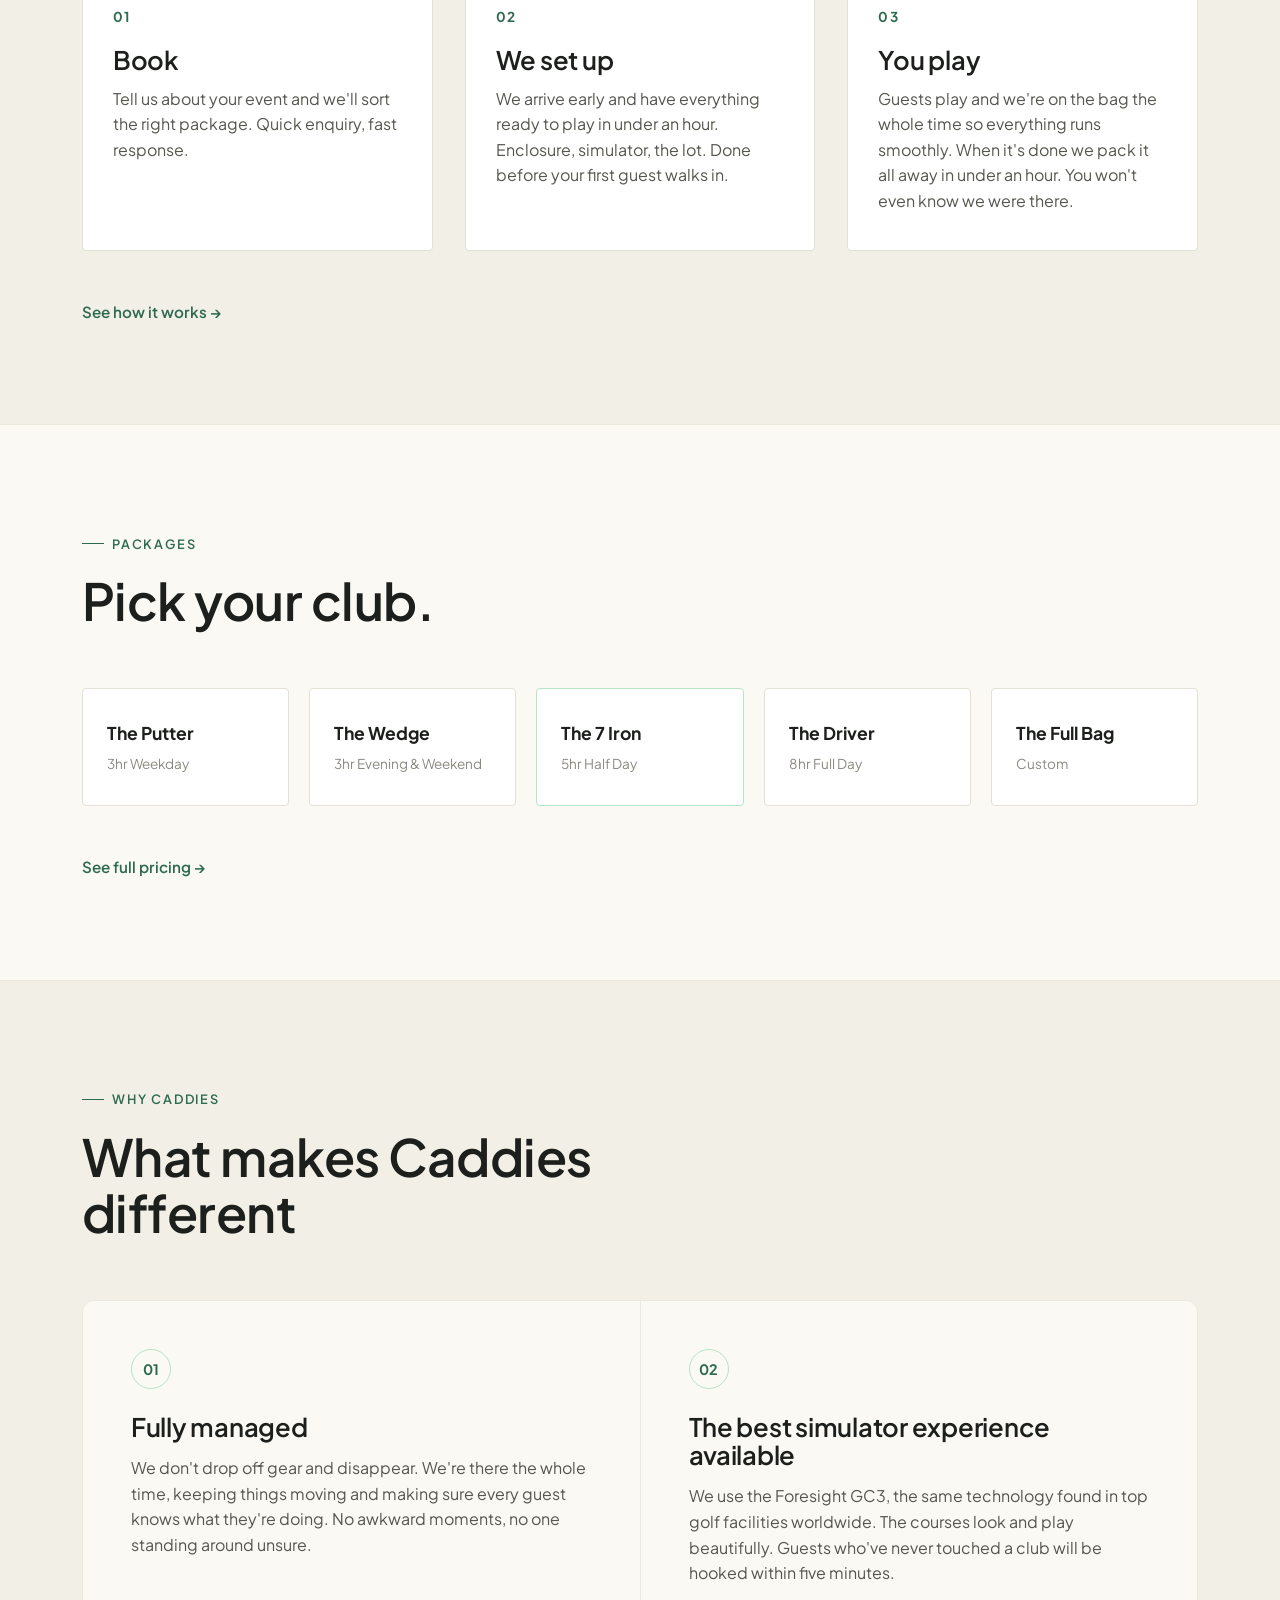
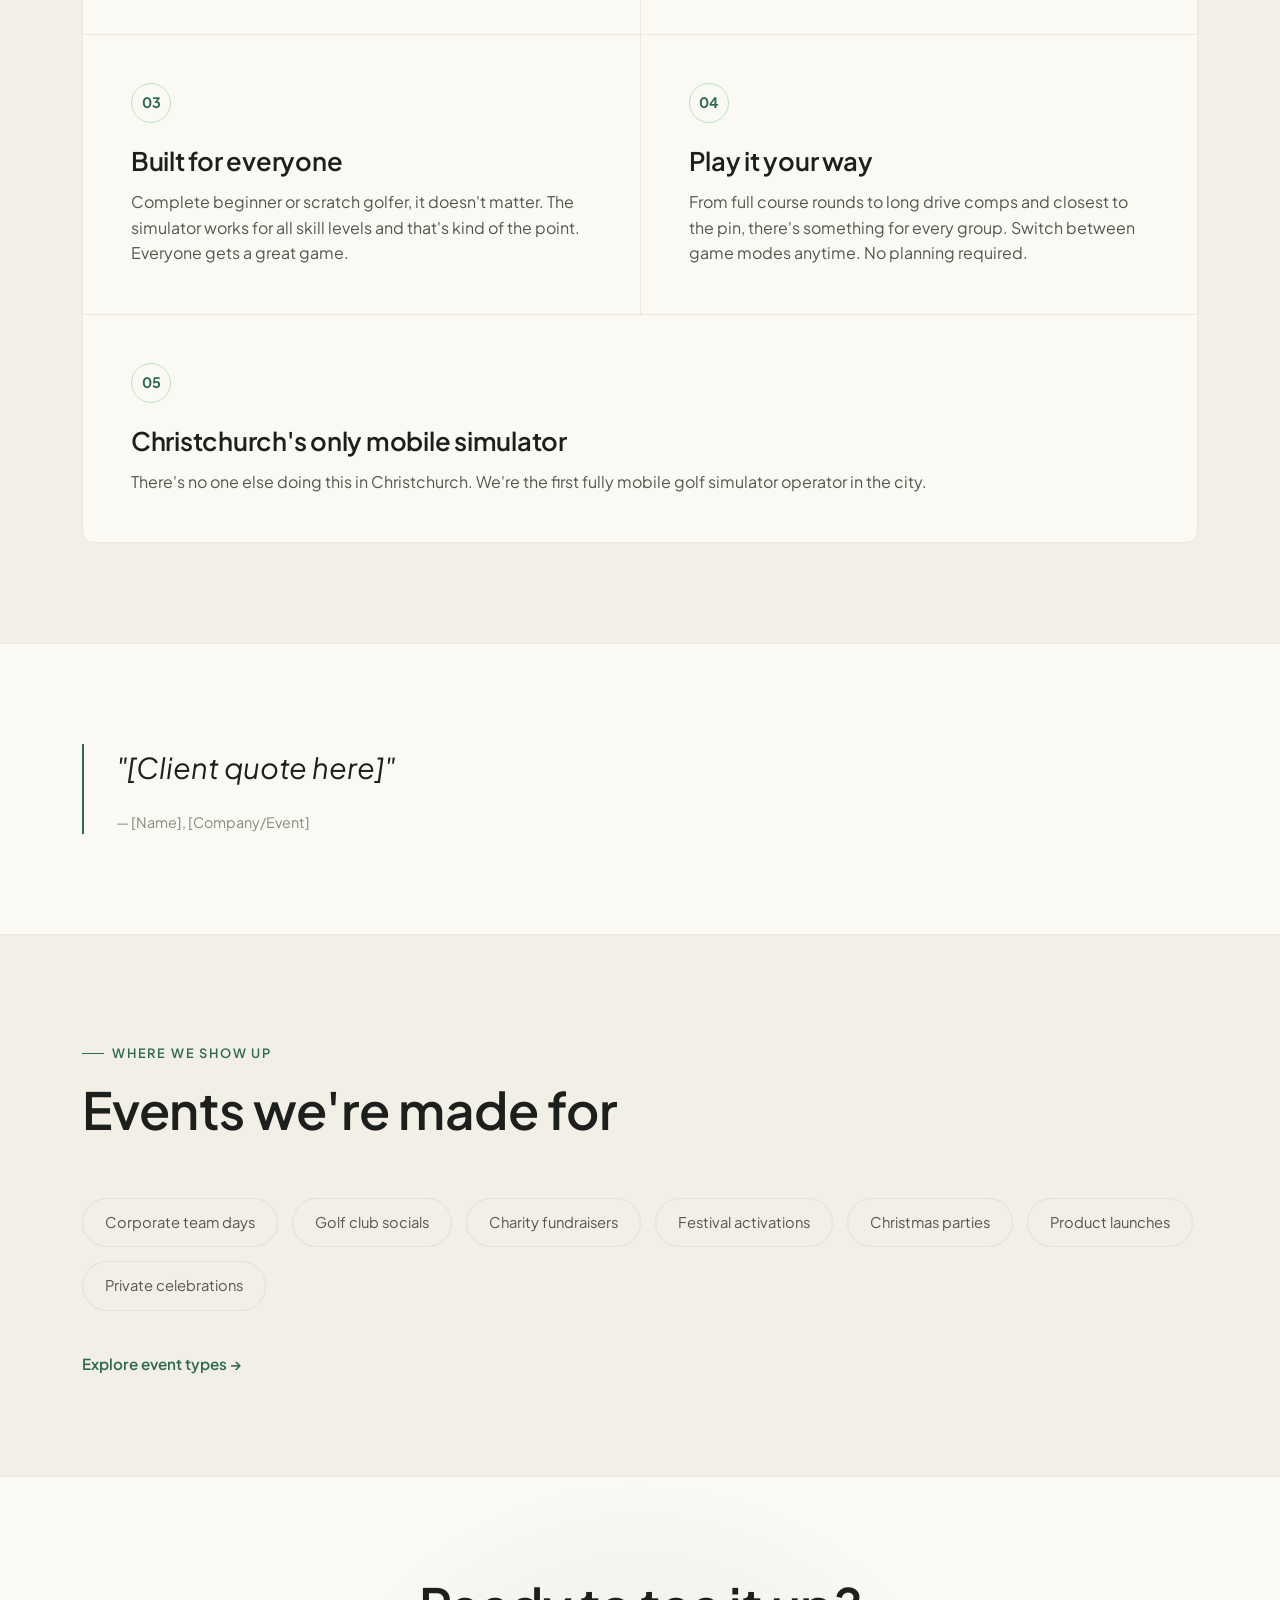
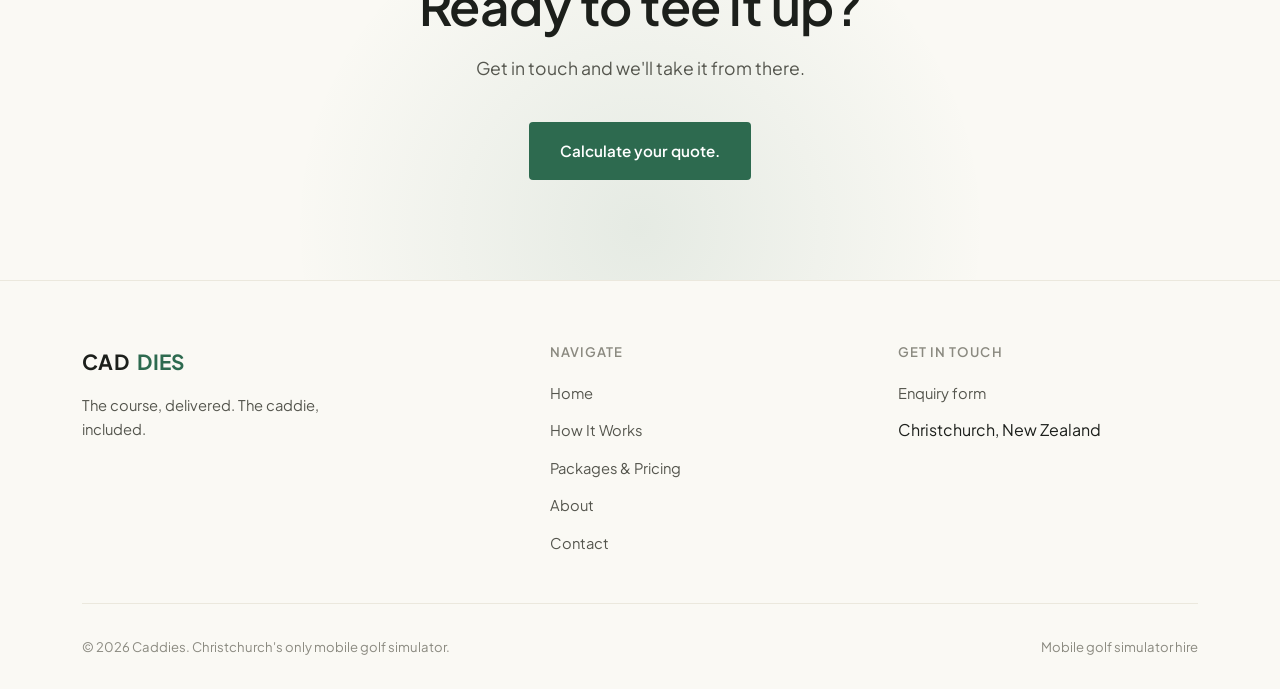
==== commit 2fd8000b: "Redesign site with light theme, add interactive pricing calculator Switch to off-white/charcoal/fair" ====
--- a/index.html
+++ b/index.html
@@ -23,7 +23,7 @@
         <li><a href="contact.html">Contact</a></li>
       </ul>
       <div class="nav-cta">
-        <a href="contact.html" class="btn btn-primary">Get a Quote</a>
+        <a href="packages-pricing.html#calculator" class="btn btn-primary">Calculate your quote.</a>
         <button class="nav-toggle" aria-label="Toggle menu"><span></span><span></span><span></span></button>
       </div>
     </nav>
@@ -38,7 +38,7 @@
           <h1>Golf. At your event. Fully managed.</h1>
           <p class="tagline">The course, delivered. The caddie, included.</p>
           <div class="hero-actions">
-            <a href="contact.html" class="btn btn-primary">Get a Quote</a>
+            <a href="packages-pricing.html#calculator" class="btn btn-primary">Calculate your quote.</a>
             <a href="packages-pricing.html" class="btn btn-secondary">See Packages</a>
           </div>
           <div class="hero-copy">
@@ -58,21 +58,21 @@
           <h2>Easier than you think.</h2>
         </div>
         <div class="steps-grid">
-          <div class="step-card">
+          <a href="how-it-works.html" class="step-card">
             <span class="step-num">01</span>
             <h3>Book</h3>
             <p>Tell us about your event and we'll sort the right package. Quick enquiry, fast response.</p>
-          </div>
-          <div class="step-card">
+          </a>
+          <a href="how-it-works.html" class="step-card">
             <span class="step-num">02</span>
             <h3>We set up</h3>
             <p>We arrive early and have everything ready to play in under an hour. Enclosure, simulator, the lot. Done before your first guest walks in.</p>
-          </div>
-          <div class="step-card">
+          </a>
+          <a href="how-it-works.html" class="step-card">
             <span class="step-num">03</span>
             <h3>You play</h3>
             <p>Guests play and we're on the bag the whole time so everything runs smoothly. When it's done we pack it all away in under an hour. You won't even know we were there.</p>
-          </div>
+          </a>
         </div>
         <div style="margin-top: 48px;">
           <a href="how-it-works.html" class="btn-ghost">See how it works →</a>
@@ -88,31 +88,26 @@
           <h2>Pick your club.</h2>
         </div>
         <div class="packages-grid">
-          <div class="package-card">
-            <div class="package-name">The Putter</div>
+          <a href="packages-pricing.html#all-packages" class="package-card">
+            <span class="package-name">The Putter</span>
             <div class="package-meta">3hr Weekday</div>
-            <div class="package-price"><span>from</span> $700</div>
-          </div>
-          <div class="package-card">
-            <div class="package-name">The Wedge</div>
+          </a>
+          <a href="packages-pricing.html#all-packages" class="package-card">
+            <span class="package-name">The Wedge</span>
             <div class="package-meta">3hr Evening &amp; Weekend</div>
-            <div class="package-price"><span>from</span> $850</div>
-          </div>
-          <div class="package-card featured">
-            <div class="package-name">The 7 Iron</div>
+          </a>
+          <a href="packages-pricing.html#all-packages" class="package-card featured">
+            <span class="package-name">The 7 Iron</span>
             <div class="package-meta">5hr Half Day</div>
-            <div class="package-price"><span>from</span> $1,200</div>
-          </div>
-          <div class="package-card">
-            <div class="package-name">The Driver</div>
+          </a>
+          <a href="packages-pricing.html#all-packages" class="package-card">
+            <span class="package-name">The Driver</span>
             <div class="package-meta">8hr Full Day</div>
-            <div class="package-price"><span>from</span> $1,750</div>
-          </div>
-          <div class="package-card">
-            <div class="package-name">The Full Bag</div>
+          </a>
+          <a href="packages-pricing.html#all-packages" class="package-card">
+            <span class="package-name">The Full Bag</span>
             <div class="package-meta">Custom</div>
-            <div class="package-price">Get in touch</div>
-          </div>
+          </a>
         </div>
         <div style="margin-top: 48px;">
           <a href="packages-pricing.html" class="btn-ghost">See full pricing →</a>
@@ -121,38 +116,38 @@
     </section>
 
     <!-- WHAT MAKES CADDIES DIFFERENT -->
-    <section class="section-alt" style="padding-bottom: 0;">
+    <section class="section-alt">
       <div class="container">
         <div class="section-head">
           <span class="eyebrow">Why Caddies</span>
           <h2>What makes Caddies different</h2>
         </div>
-      </div>
-      <div class="features-grid">
-        <div class="feature-card">
-          <div class="feature-icon">01</div>
-          <h3>Fully managed</h3>
-          <p>We don't drop off gear and disappear. We're there the whole time, keeping things moving and making sure every guest knows what they're doing. No awkward moments, no one standing around unsure.</p>
-        </div>
-        <div class="feature-card">
-          <div class="feature-icon">02</div>
-          <h3>The best simulator experience available</h3>
-          <p>We use the Foresight GC3, the same technology found in top golf facilities worldwide. The courses look and play beautifully. Guests who've never touched a club will be hooked within five minutes.</p>
-        </div>
-        <div class="feature-card">
-          <div class="feature-icon">03</div>
-          <h3>Built for everyone</h3>
-          <p>Complete beginner or scratch golfer, it doesn't matter. The simulator works for all skill levels and that's kind of the point. Everyone gets a great game.</p>
-        </div>
-        <div class="feature-card">
-          <div class="feature-icon">04</div>
-          <h3>Play it your way</h3>
-          <p>From full course rounds to long drive comps and closest to the pin, there's something for every group. Switch between game modes anytime. No planning required.</p>
-        </div>
-        <div class="feature-card" style="grid-column: 1 / -1;">
-          <div class="feature-icon">05</div>
-          <h3>Christchurch's only mobile simulator</h3>
-          <p>There's no one else doing this in Christchurch. We're the first fully mobile golf simulator operator in the city.</p>
+        <div class="features-grid">
+          <div class="feature-card">
+            <div class="feature-icon">01</div>
+            <h3>Fully managed</h3>
+            <p>We don't drop off gear and disappear. We're there the whole time, keeping things moving and making sure every guest knows what they're doing. No awkward moments, no one standing around unsure.</p>
+          </div>
+          <div class="feature-card">
+            <div class="feature-icon">02</div>
+            <h3>The best simulator experience available</h3>
+            <p>We use the Foresight GC3, the same technology found in top golf facilities worldwide. The courses look and play beautifully. Guests who've never touched a club will be hooked within five minutes.</p>
+          </div>
+          <div class="feature-card">
+            <div class="feature-icon">03</div>
+            <h3>Built for everyone</h3>
+            <p>Complete beginner or scratch golfer, it doesn't matter. The simulator works for all skill levels and that's kind of the point. Everyone gets a great game.</p>
+          </div>
+          <div class="feature-card">
+            <div class="feature-icon">04</div>
+            <h3>Play it your way</h3>
+            <p>From full course rounds to long drive comps and closest to the pin, there's something for every group. Switch between game modes anytime. No planning required.</p>
+          </div>
+          <div class="feature-card" style="grid-column: 1 / -1;">
+            <div class="feature-icon">05</div>
+            <h3>Christchurch's only mobile simulator</h3>
+            <p>There's no one else doing this in Christchurch. We're the first fully mobile golf simulator operator in the city.</p>
+          </div>
         </div>
       </div>
     </section>
@@ -192,7 +187,7 @@
       <div class="container">
         <h2>Ready to tee it up?</h2>
         <p>Get in touch and we'll take it from there.</p>
-        <a href="contact.html" class="btn btn-primary">Get a Quote</a>
+        <a href="packages-pricing.html#calculator" class="btn btn-primary">Calculate your quote.</a>
       </div>
     </section>
 
--- a/css/style.css
+++ b/css/style.css
@@ -121,12 +121,13 @@
 
 .btn-primary {
   background: var(--accent);
-  color: var(--bg);
+  color: #fff;
   box-shadow: 0 0 0 rgba(45, 106, 79, 0);
 }
 
 .btn-primary:hover {
-  background: var(--accent-strong);
+  background: var(--accent);
+  color: #fff;
   box-shadow: 0 12px 28px rgba(45, 106, 79, 0.25);
   transform: translateY(-1px);
 }
@@ -138,19 +139,29 @@
 }
 
 .btn-secondary:hover {
+  background: var(--accent);
   border-color: var(--accent);
-  color: var(--accent-strong);
+  color: #fff;
 }
 
 .btn-ghost {
+  display: inline-block;
   background: transparent;
+  border: none;
   color: var(--accent);
-  padding: 0;
+  padding: 8px 16px;
+  margin: -8px -16px;
+  border-radius: var(--radius);
+  font-family: var(--font-body);
+  font-size: 0.95rem;
   font-weight: 600;
+  cursor: pointer;
+  transition: background 0.2s ease, color 0.2s ease;
 }
 
 .btn-ghost:hover {
-  color: var(--accent-strong);
+  background: var(--accent);
+  color: #fff;
 }
 
 .btn-block {
@@ -423,16 +434,31 @@
 }
 
 .step-card {
+  display: block;
   background: var(--bg-card);
   border: 1px solid var(--border);
   border-radius: var(--radius);
   padding: 36px 30px;
-  transition: border-color 0.2s ease, transform 0.2s ease;
+  transition: background 0.2s ease, border-color 0.2s ease, transform 0.2s ease, box-shadow 0.2s ease;
+}
+
+.step-card .step-num,
+.step-card h3,
+.step-card p {
+  transition: color 0.2s ease;
 }
 
 .step-card:hover {
-  border-color: var(--accent-dim);
-  transform: translateY(-3px);
+  background: var(--accent);
+  border-color: var(--accent);
+  transform: translateY(-4px);
+  box-shadow: 0 16px 32px rgba(28, 31, 27, 0.16);
+}
+
+.step-card:hover .step-num,
+.step-card:hover h3,
+.step-card:hover p {
+  color: #fff;
 }
 
 .step-num {
@@ -503,12 +529,14 @@
   padding: 30px 24px;
   display: flex;
   flex-direction: column;
-  transition: border-color 0.2s ease, transform 0.2s ease;
+  transition: background 0.2s ease, border-color 0.2s ease, transform 0.2s ease, box-shadow 0.2s ease;
 }
 
 .package-card:hover {
+  background: var(--accent);
   border-color: var(--accent);
   transform: translateY(-4px);
+  box-shadow: 0 16px 32px rgba(28, 31, 27, 0.16);
 }
 
 .package-card.featured {
@@ -516,35 +544,29 @@
   position: relative;
 }
 
+.package-card.featured:hover {
+  border-color: var(--accent);
+}
+
 .package-name {
+  display: block;
   font-family: var(--font-display);
   font-size: 1.1rem;
   font-weight: 700;
   margin-bottom: 6px;
+  transition: color 0.2s ease;
 }
 
 .package-meta {
   font-size: 0.85rem;
   color: var(--text-faint);
-  margin-bottom: 20px;
-}
-
-.package-price {
-  font-family: var(--font-display);
-  font-size: 1.5rem;
-  font-weight: 700;
-  color: var(--accent-strong);
-  margin-bottom: auto;
-  padding-bottom: 20px;
-  white-space: nowrap;
-}
-
-.package-price span {
-  font-family: var(--font-body);
-  font-size: 0.8rem;
-  color: var(--text-faint);
-  font-weight: 500;
-  margin-right: 2px;
+  margin-bottom: 0;
+  transition: color 0.2s ease;
+}
+
+.package-card:hover .package-name,
+.package-card:hover .package-meta {
+  color: #fff;
 }
 
 /* full package cards (pricing page) */
@@ -560,11 +582,14 @@
   border: 1px solid var(--border);
   border-radius: var(--radius);
   padding: 40px;
-  transition: border-color 0.2s ease;
+  transition: background 0.2s ease, border-color 0.2s ease, transform 0.2s ease, box-shadow 0.2s ease;
 }
 
 .package-detail-card:hover {
-  border-color: var(--accent-dim);
+  background: var(--accent);
+  border-color: var(--accent);
+  transform: translateY(-4px);
+  box-shadow: 0 24px 48px rgba(28, 31, 27, 0.18);
 }
 
 .package-detail-card.full-bag {
@@ -587,6 +612,7 @@
 
 .package-detail-card h3 {
   font-size: 1.4rem;
+  transition: color 0.2s ease;
 }
 
 .package-detail-price {
@@ -594,14 +620,35 @@
   font-size: 1.5rem;
   color: var(--accent-strong);
   font-weight: 700;
+  transition: color 0.2s ease;
 }
 
 .package-detail-card .package-meta {
   margin-bottom: 18px;
+  transition: color 0.2s ease;
 }
 
 .package-detail-card p.desc {
   color: var(--text-muted);
+  transition: color 0.2s ease;
+}
+
+.package-detail-card:hover h3,
+.package-detail-card:hover .package-detail-price,
+.package-detail-card:hover .package-meta,
+.package-detail-card:hover p.desc {
+  color: #fff;
+}
+
+.package-detail-card.full-bag:hover .btn-secondary {
+  border-color: #fff;
+  color: #fff;
+}
+
+.package-detail-card.full-bag:hover .btn-secondary:hover {
+  background: #fff;
+  border-color: #fff;
+  color: var(--accent);
 }
 
 /* ============================================
@@ -614,6 +661,8 @@
   gap: 1px;
   background: var(--border-soft);
   border: 1px solid var(--border-soft);
+  border-radius: 12px;
+  overflow: hidden;
 }
 
 .feature-card {
@@ -770,13 +819,9 @@
    Small print
    ============================================ */
 
-.small-print {
+.small-print-text {
   max-width: 720px;
-  padding-top: 40px;
-  border-top: 1px solid var(--border-soft);
-}
-
-.small-print p {
+  margin-top: 28px;
   font-size: 0.85rem;
   color: var(--text-faint);
 }
@@ -784,12 +829,57 @@
 /* ============================================
    Pricing Calculator
    ============================================ */
+
+.calculator-wrap {
+  position: relative;
+}
 
 .calculator-card {
   background: var(--bg-card);
   border: 1px solid var(--border);
   border-radius: 12px;
   padding: 56px;
+  transition: filter 0.3s ease, opacity 0.3s ease;
+}
+
+.calculator-card.locked {
+  filter: blur(5px);
+  opacity: 0.55;
+  pointer-events: none;
+  user-select: none;
+}
+
+.calc-gate {
+  position: absolute;
+  inset: 0;
+  z-index: 5;
+  display: flex;
+  align-items: center;
+  justify-content: center;
+  padding: 20px;
+}
+
+.calc-gate.hidden {
+  display: none;
+}
+
+.calc-gate-card {
+  background: var(--bg-card);
+  border: 1px solid var(--border);
+  border-radius: 12px;
+  padding: 44px;
+  max-width: 400px;
+  width: 100%;
+  text-align: left;
+  box-shadow: 0 30px 60px rgba(28, 31, 27, 0.14);
+}
+
+.calc-gate-card h3 {
+  margin-bottom: 10px;
+}
+
+.calc-gate-card > p {
+  margin-bottom: 28px;
 }
 
 .calc-progress {
@@ -983,8 +1073,12 @@
 
 .about-closing {
   text-align: center;
-  max-width: 560px;
+  max-width: 640px;
   margin: 0 auto;
+}
+
+.about-closing h2 {
+  margin-bottom: 20px;
 }
 
 /* ============================================
@@ -1153,6 +1247,14 @@
   scroll-margin-top: 110px;
 }
 
+#calculator {
+  scroll-margin-top: 110px;
+}
+
+#all-packages {
+  scroll-margin-top: 90px;
+}
+
 .prefill-note {
   display: none;
   background: rgba(45, 106, 79, 0.07);
@@ -1337,6 +1439,10 @@
     padding: 32px 24px;
   }
 
+  .calc-gate-card {
+    padding: 32px 24px;
+  }
+
   .calc-progress {
     gap: 20px;
   }
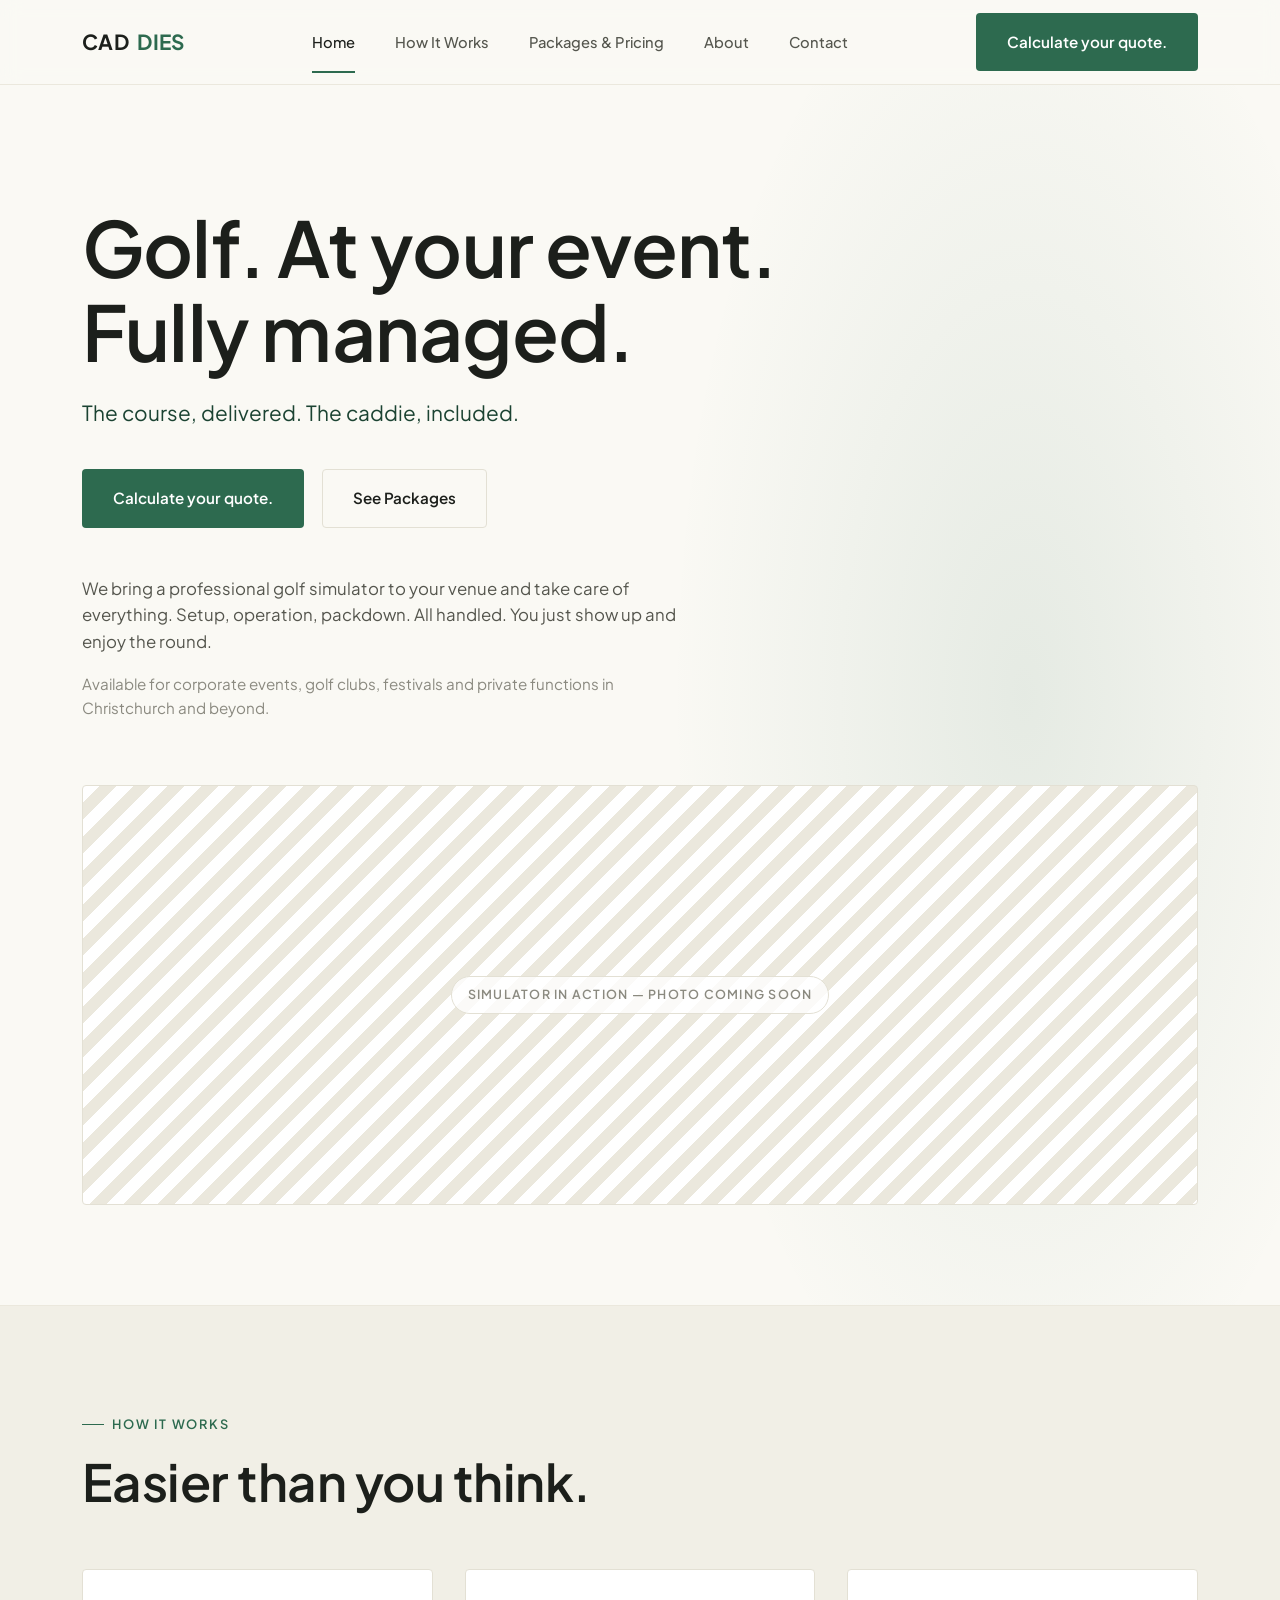
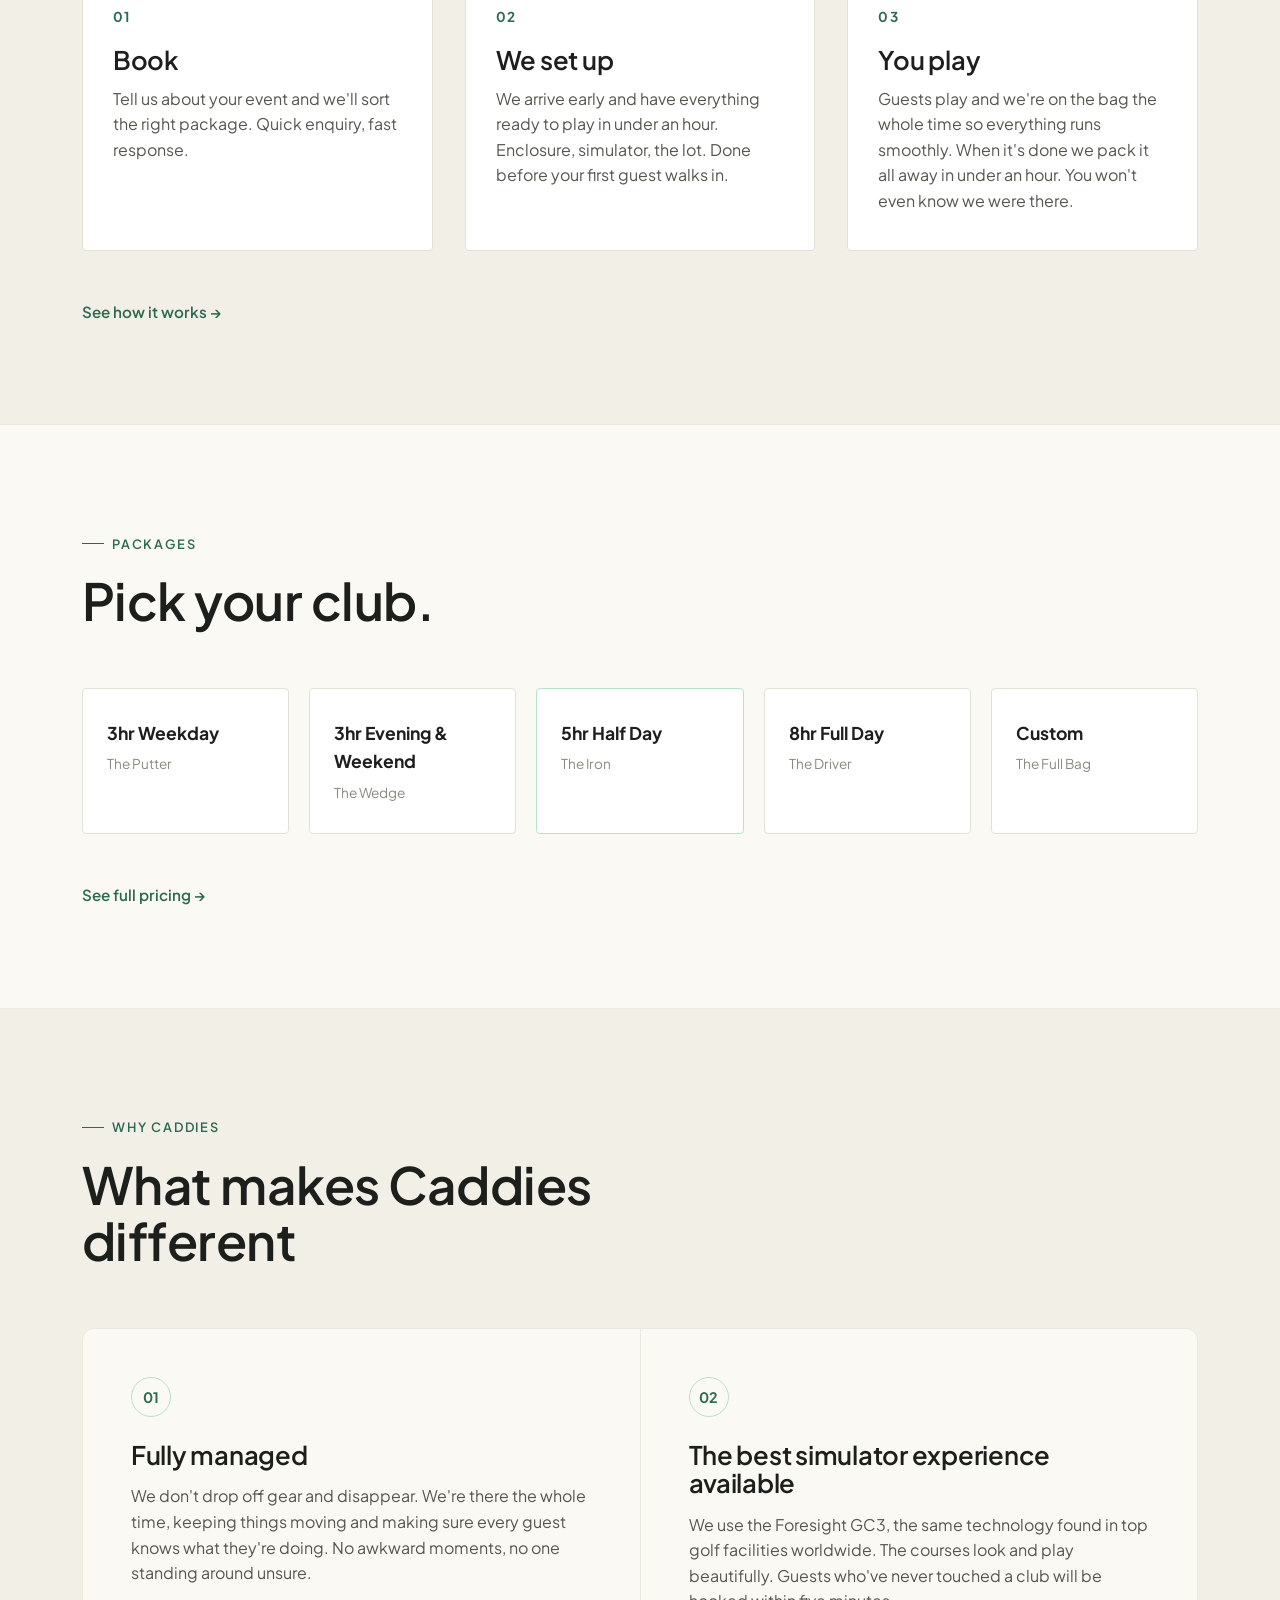
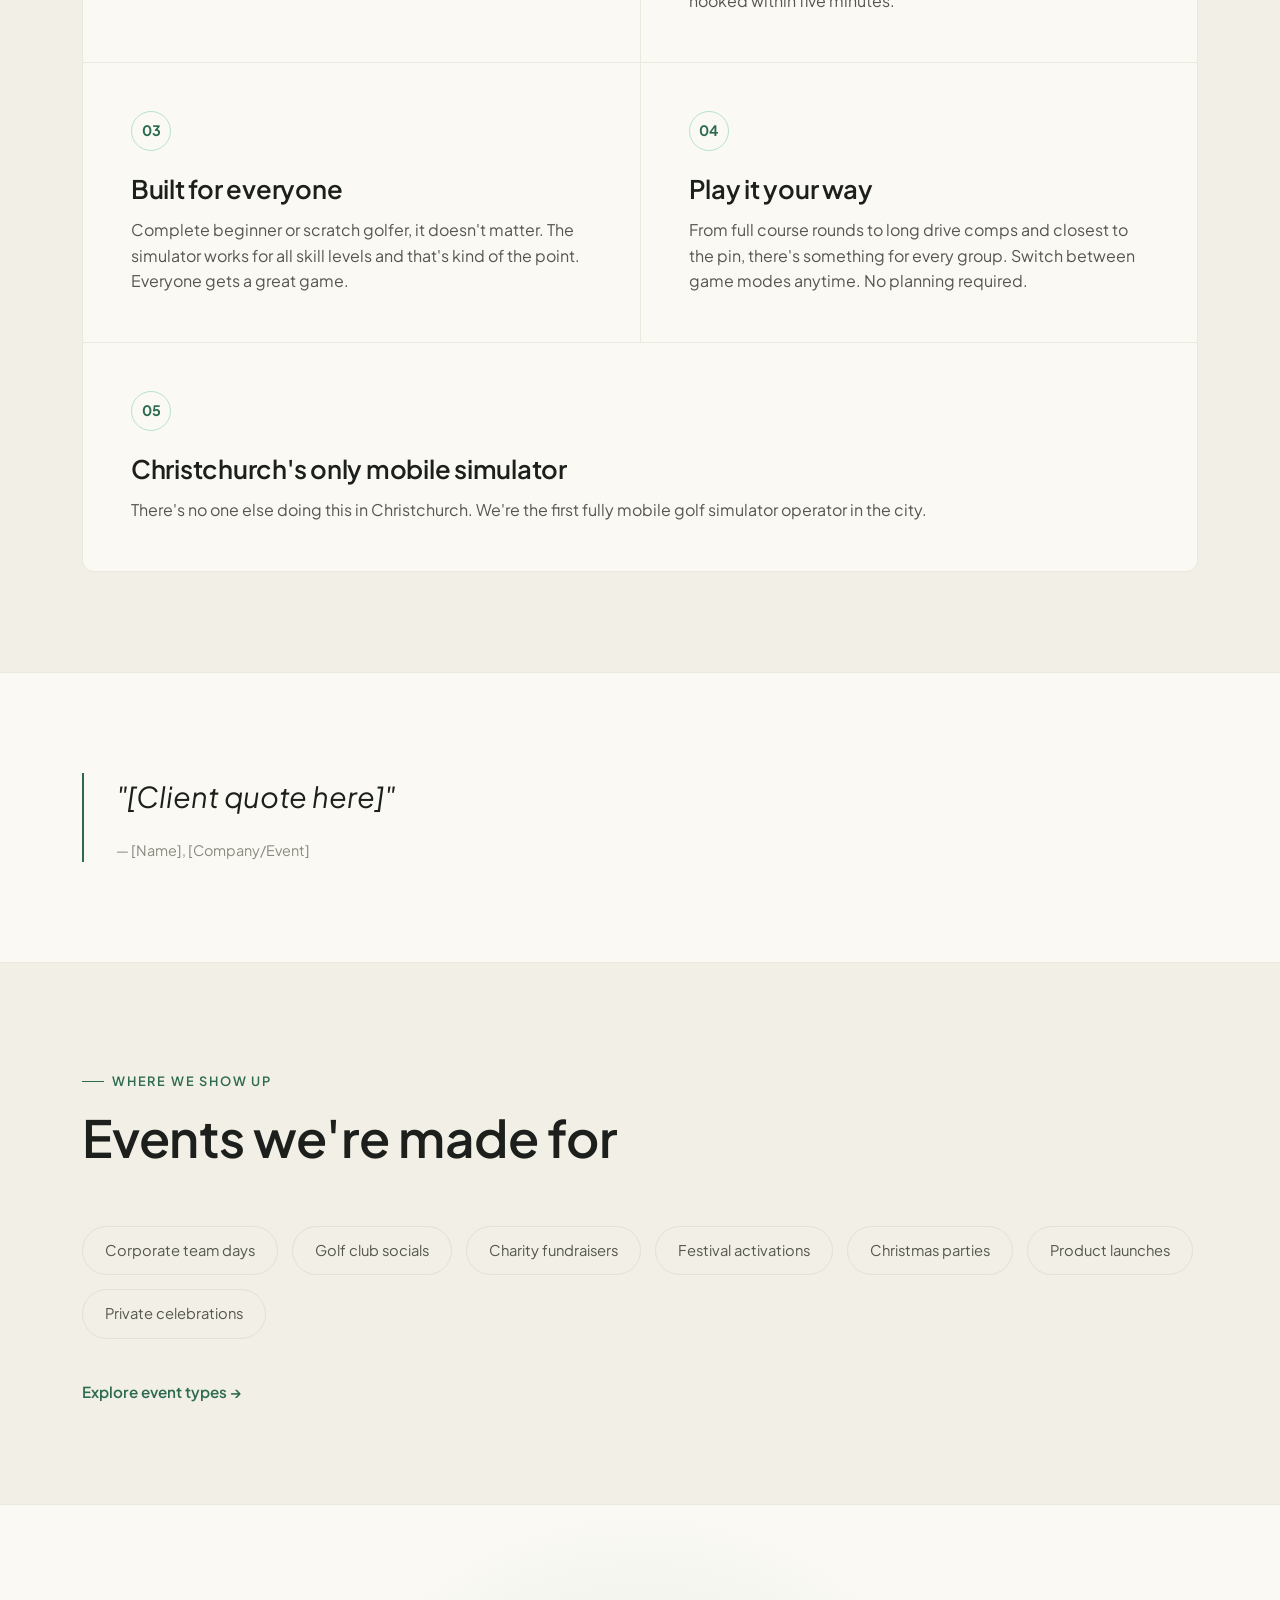
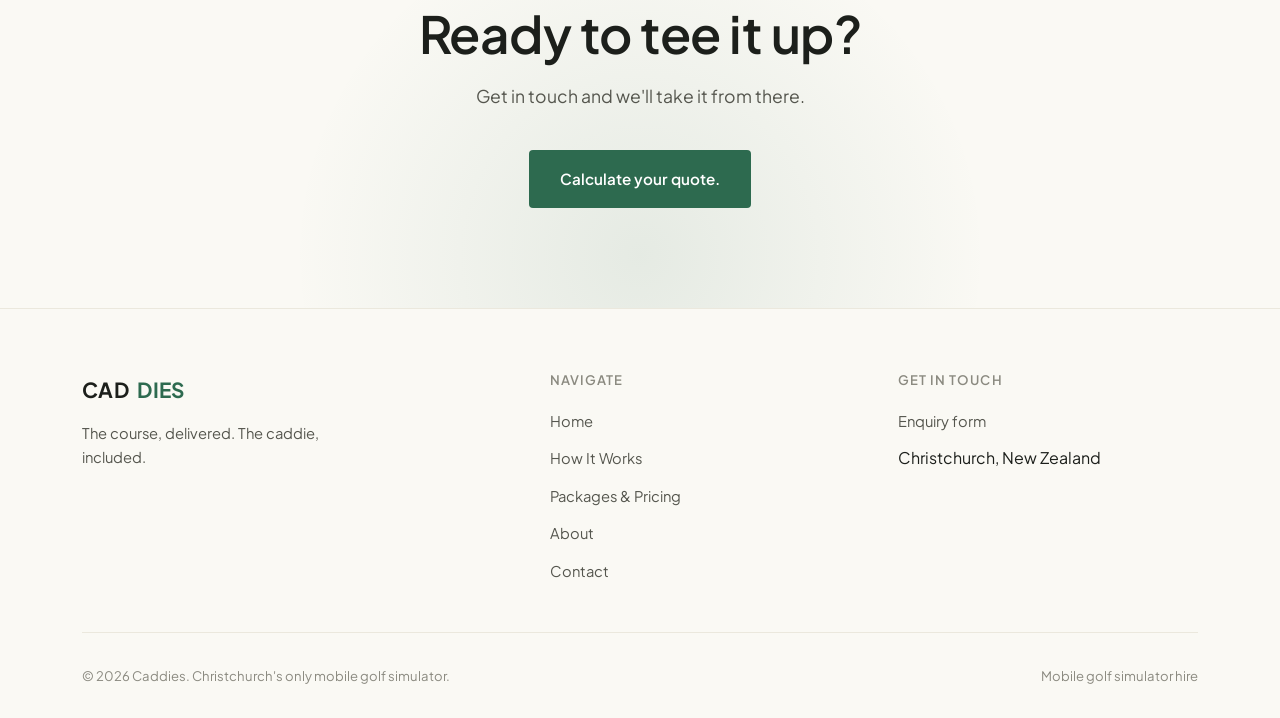
==== commit e56942ea: "Rework calculator gate flow, package naming, and lead tracking Flip package tile hierarchy to lead w" ====
--- a/index.html
+++ b/index.html
@@ -35,7 +35,8 @@
     <section class="hero">
       <div class="container">
         <div class="hero-content">
-          <h1>Golf. At your event. Fully managed.</h1>
+          <h1 class="visually-hidden">Hire Golf Simulator Christchurch</h1>
+          <p class="hero-headline">Golf. At your event. Fully managed.</p>
           <p class="tagline">The course, delivered. The caddie, included.</p>
           <div class="hero-actions">
             <a href="packages-pricing.html#calculator" class="btn btn-primary">Calculate your quote.</a>
@@ -89,24 +90,24 @@
         </div>
         <div class="packages-grid">
           <a href="packages-pricing.html#all-packages" class="package-card">
-            <span class="package-name">The Putter</span>
-            <div class="package-meta">3hr Weekday</div>
-          </a>
-          <a href="packages-pricing.html#all-packages" class="package-card">
-            <span class="package-name">The Wedge</span>
-            <div class="package-meta">3hr Evening &amp; Weekend</div>
+            <span class="package-name">3hr Weekday</span>
+            <div class="package-meta">The Putter</div>
+          </a>
+          <a href="packages-pricing.html#all-packages" class="package-card">
+            <span class="package-name">3hr Evening &amp; Weekend</span>
+            <div class="package-meta">The Wedge</div>
           </a>
           <a href="packages-pricing.html#all-packages" class="package-card featured">
-            <span class="package-name">The 7 Iron</span>
-            <div class="package-meta">5hr Half Day</div>
-          </a>
-          <a href="packages-pricing.html#all-packages" class="package-card">
-            <span class="package-name">The Driver</span>
-            <div class="package-meta">8hr Full Day</div>
-          </a>
-          <a href="packages-pricing.html#all-packages" class="package-card">
-            <span class="package-name">The Full Bag</span>
-            <div class="package-meta">Custom</div>
+            <span class="package-name">5hr Half Day</span>
+            <div class="package-meta">The Iron</div>
+          </a>
+          <a href="packages-pricing.html#all-packages" class="package-card">
+            <span class="package-name">8hr Full Day</span>
+            <div class="package-meta">The Driver</div>
+          </a>
+          <a href="packages-pricing.html#all-packages" class="package-card">
+            <span class="package-name">Custom</span>
+            <div class="package-meta">The Full Bag</div>
           </a>
         </div>
         <div style="margin-top: 48px;">
--- a/css/style.css
+++ b/css/style.css
@@ -28,6 +28,18 @@
   margin: 0;
   padding: 0;
   box-sizing: border-box;
+}
+
+.visually-hidden {
+  position: absolute;
+  width: 1px;
+  height: 1px;
+  padding: 0;
+  margin: -1px;
+  overflow: hidden;
+  clip: rect(0, 0, 0, 0);
+  white-space: nowrap;
+  border: 0;
 }
 
 html {
@@ -119,6 +131,10 @@
   white-space: nowrap;
 }
 
+.btn[hidden] {
+  display: none;
+}
+
 .btn-primary {
   background: var(--accent);
   color: #fff;
@@ -282,7 +298,13 @@
   position: relative;
 }
 
-.hero h1 {
+.hero-headline {
+  font-family: var(--font-display);
+  font-weight: 600;
+  line-height: 1.1;
+  letter-spacing: -0.01em;
+  font-size: clamp(2.6rem, 6vw, 5rem);
+  color: var(--text);
   margin-bottom: 22px;
 }
 
@@ -830,37 +852,11 @@
    Pricing Calculator
    ============================================ */
 
-.calculator-wrap {
-  position: relative;
-}
-
 .calculator-card {
   background: var(--bg-card);
   border: 1px solid var(--border);
   border-radius: 12px;
   padding: 56px;
-  transition: filter 0.3s ease, opacity 0.3s ease;
-}
-
-.calculator-card.locked {
-  filter: blur(5px);
-  opacity: 0.55;
-  pointer-events: none;
-  user-select: none;
-}
-
-.calc-gate {
-  position: absolute;
-  inset: 0;
-  z-index: 5;
-  display: flex;
-  align-items: center;
-  justify-content: center;
-  padding: 20px;
-}
-
-.calc-gate.hidden {
-  display: none;
 }
 
 .calc-gate-card {
@@ -871,7 +867,7 @@
   max-width: 400px;
   width: 100%;
   text-align: left;
-  box-shadow: 0 30px 60px rgba(28, 31, 27, 0.14);
+  box-shadow: 0 24px 48px rgba(28, 31, 27, 0.16);
 }
 
 .calc-gate-card h3 {
@@ -1008,12 +1004,30 @@
   overflow: hidden;
   border: 1px solid var(--border);
   background: var(--bg-card);
+  min-height: 560px;
 }
 
 .calc-blur-content {
+  padding-top: 36px;
   filter: blur(6px);
   user-select: none;
   pointer-events: none;
+  transition: filter 0.4s ease;
+}
+
+.calc-blur-content.revealed {
+  filter: none;
+  user-select: text;
+  pointer-events: auto;
+}
+
+.calc-blur-content #calc-headline,
+.calc-blur-content #calc-note {
+  padding: 0 28px;
+}
+
+.calc-breakdown {
+  margin-top: 28px;
 }
 
 .calc-breakdown-item {
@@ -1041,7 +1055,26 @@
   display: flex;
   align-items: center;
   justify-content: center;
+  padding: 24px;
   background: linear-gradient(to bottom, rgba(250, 249, 244, 0.35), rgba(250, 249, 244, 0.92));
+  transition: opacity 0.4s ease;
+}
+
+.calc-blur-overlay.hidden {
+  opacity: 0;
+  pointer-events: none;
+}
+
+.calc-actions {
+  display: flex;
+  align-items: center;
+  flex-wrap: wrap;
+  gap: 20px;
+  margin-top: 8px;
+}
+
+#calc-restart {
+  margin-left: auto;
 }
 
 /* ============================================
@@ -1271,6 +1304,27 @@
   display: block;
 }
 
+.form-error {
+  display: none;
+  background: var(--bg-card);
+  border: 1px solid var(--border);
+  border-left: 2px solid var(--text-faint);
+  border-radius: var(--radius);
+  padding: 20px 24px;
+  margin-bottom: 32px;
+  font-size: 0.9rem;
+  color: var(--text-muted);
+}
+
+.form-error a {
+  color: var(--accent-strong);
+  text-decoration: underline;
+}
+
+.form-error.show {
+  display: block;
+}
+
 /* ============================================
    Footer
    ============================================ */
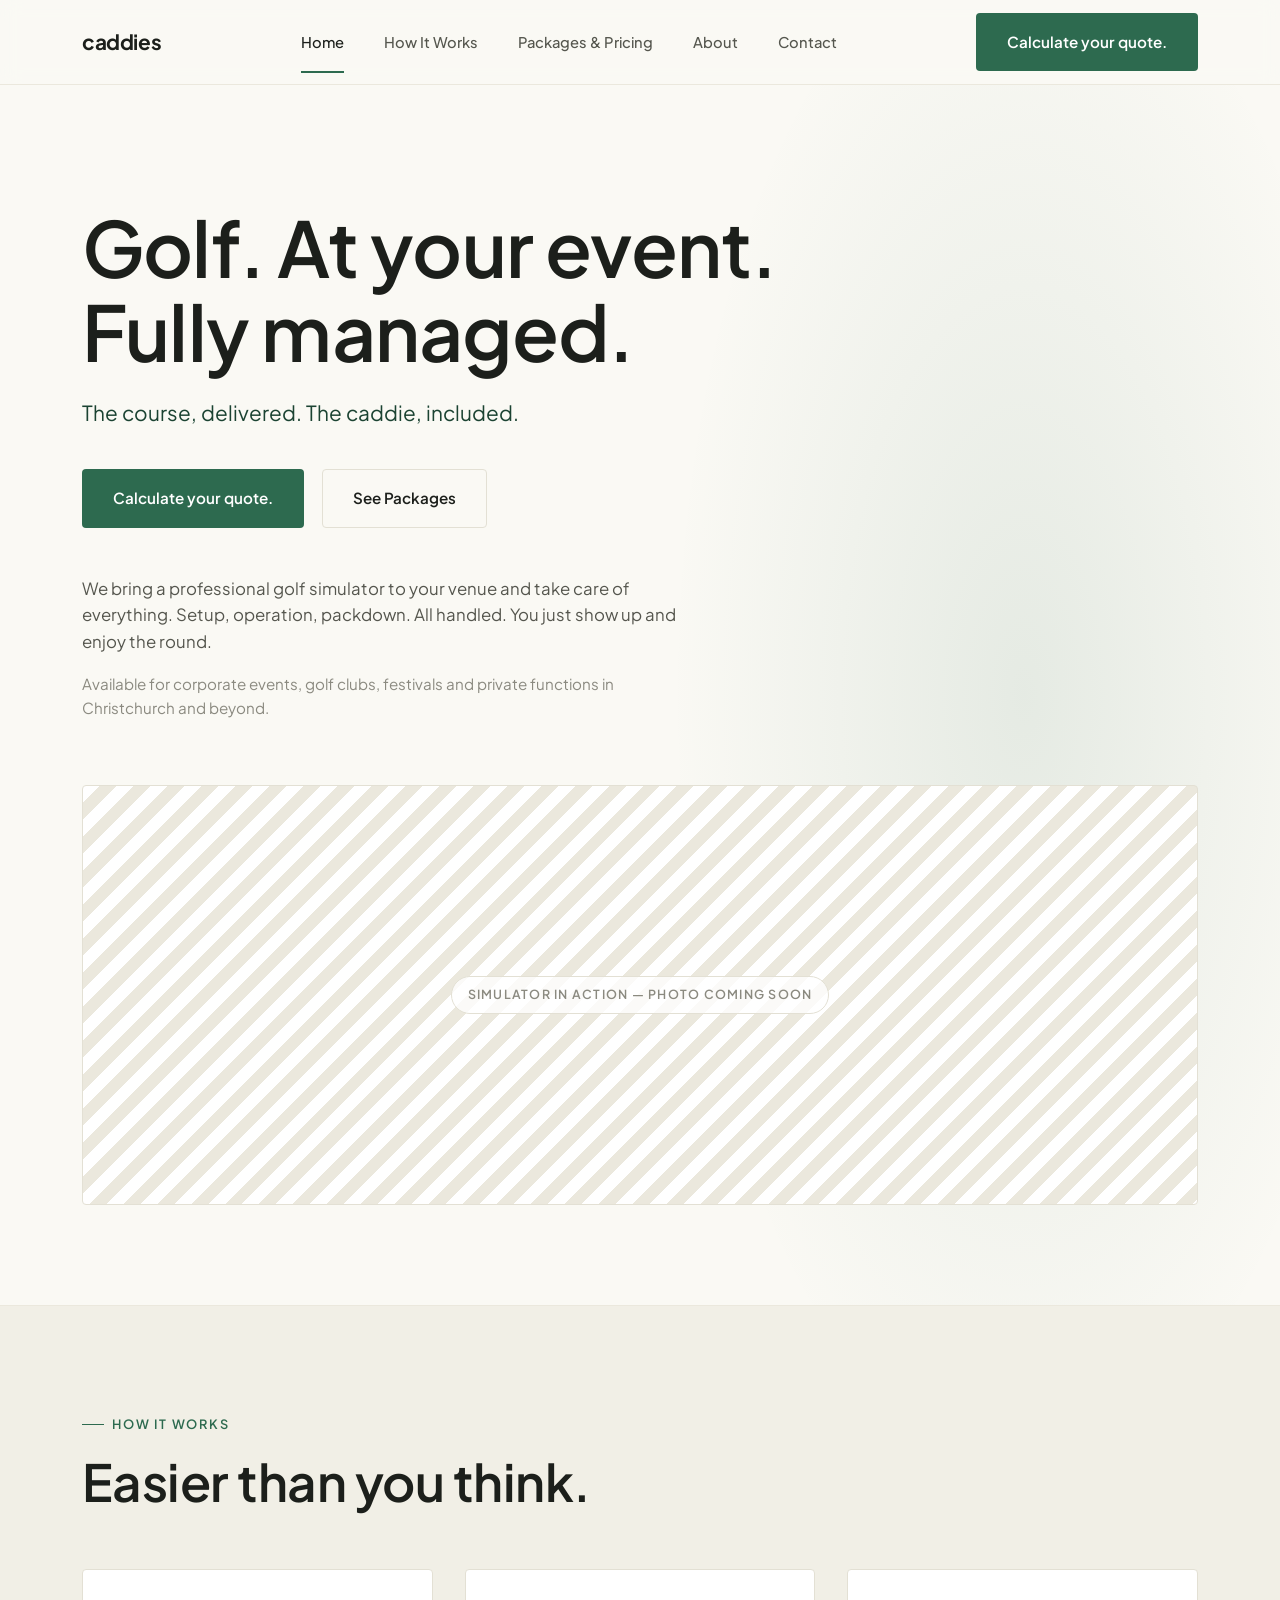
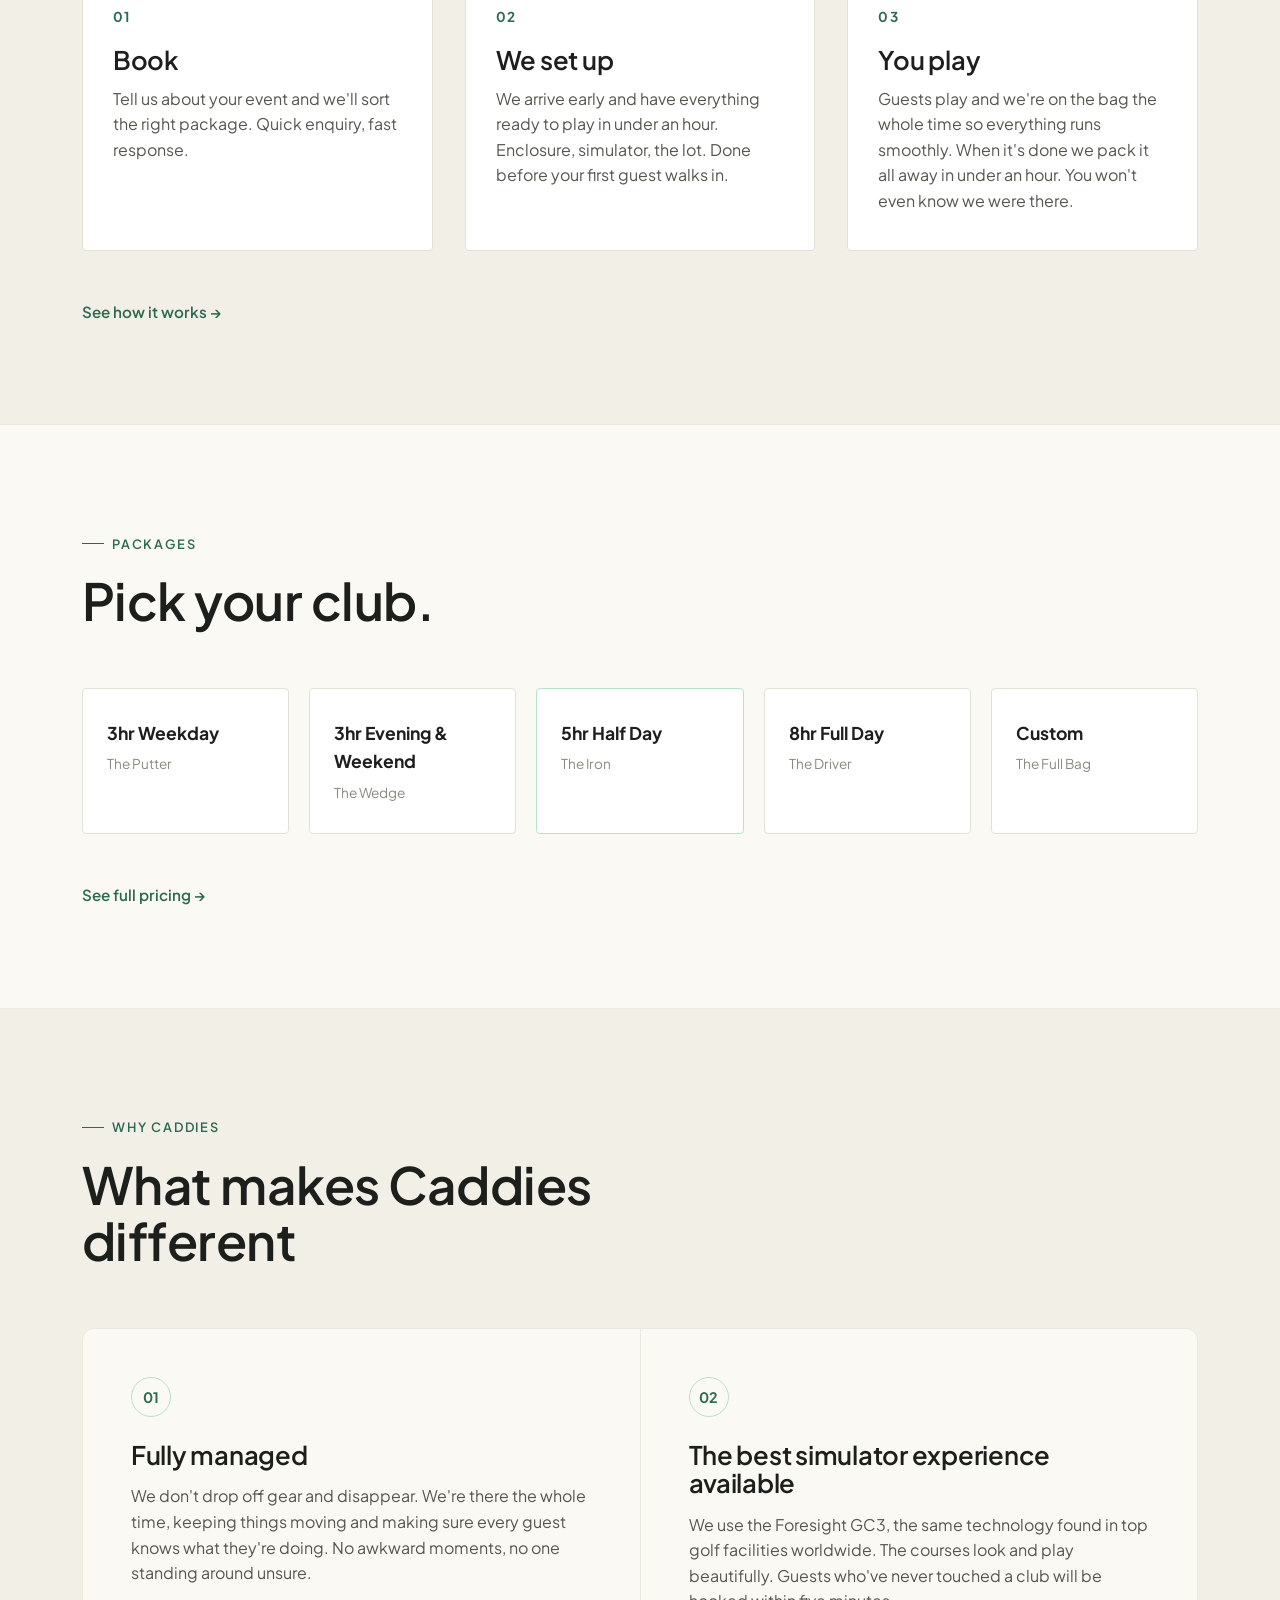
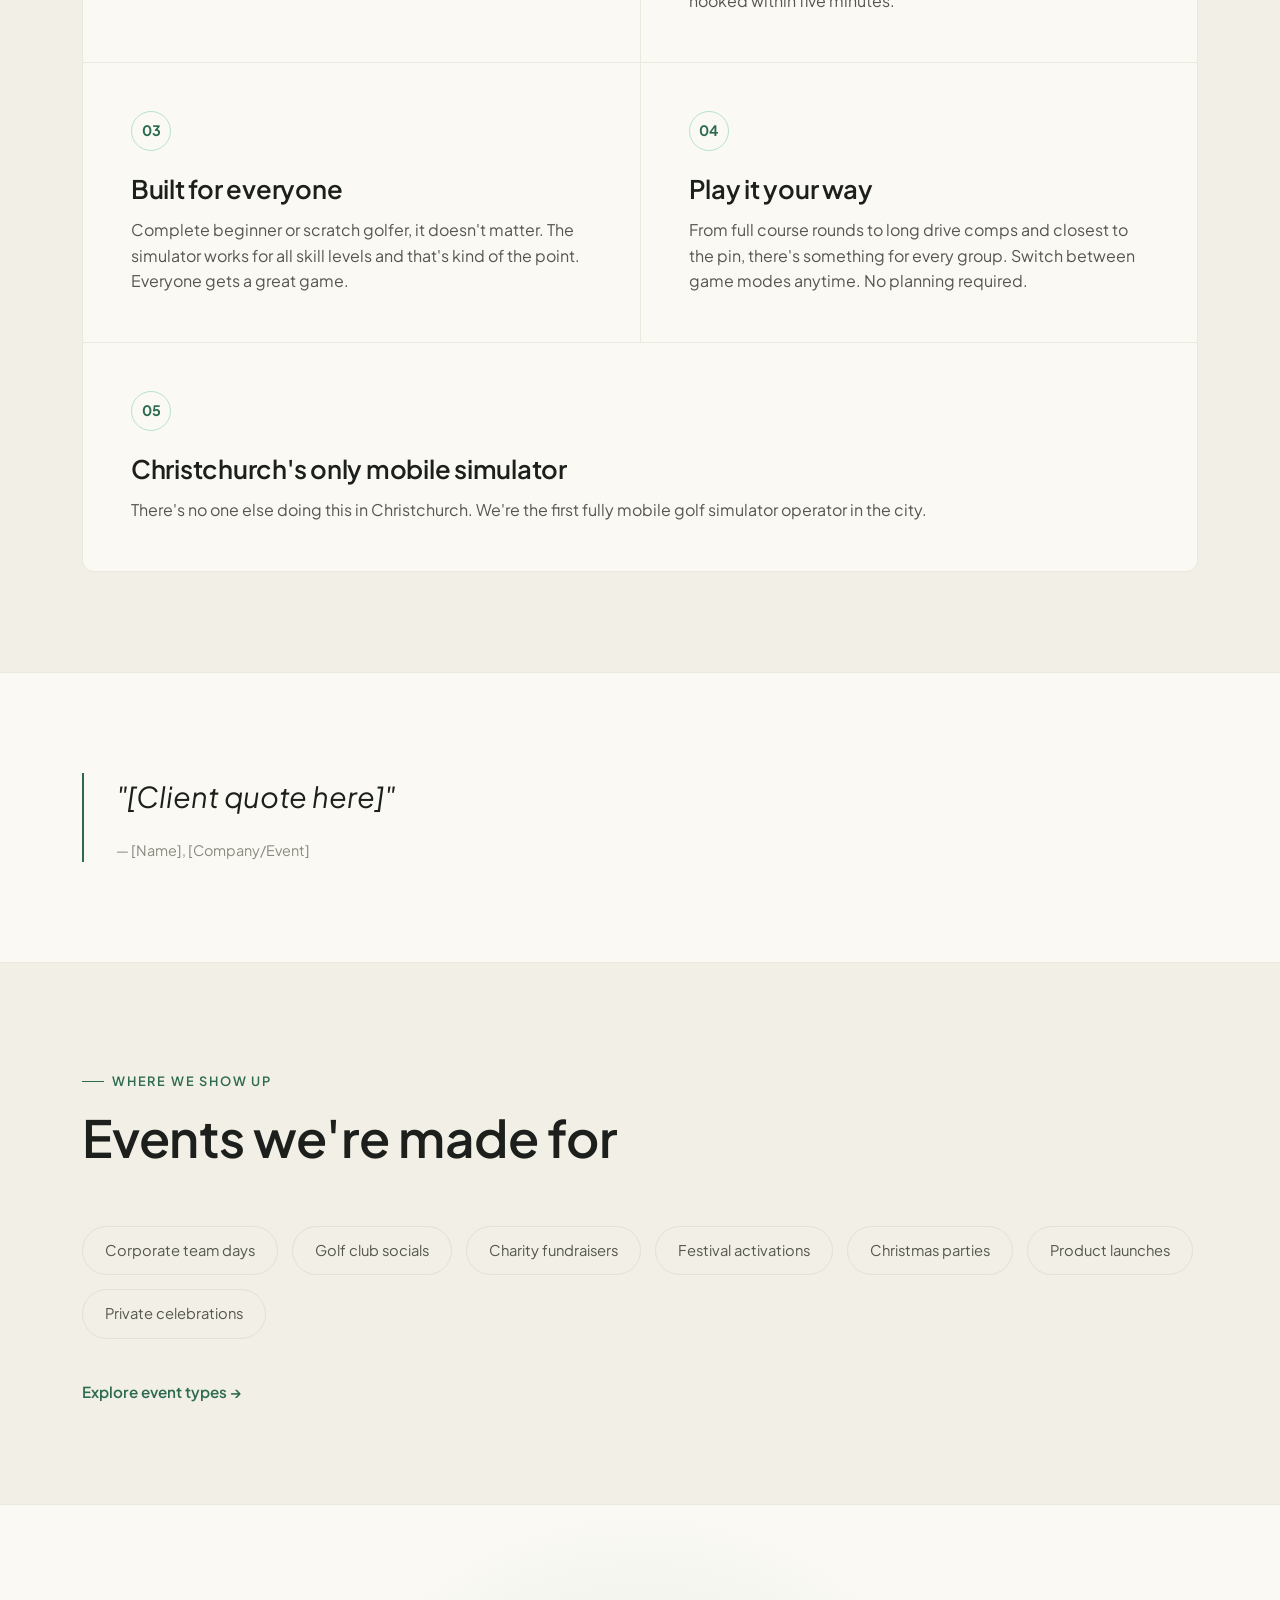
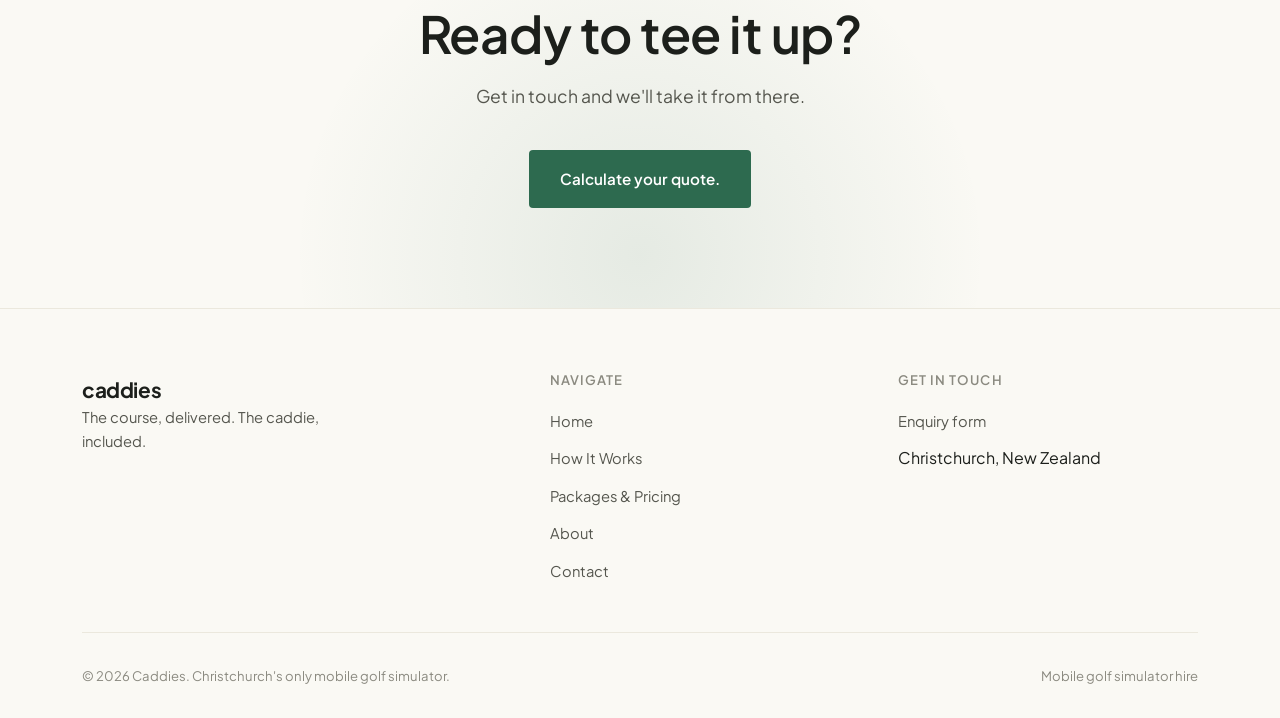
==== commit 966a0812: "Add deposit CTAs and roll out finalized wordmark - Add $100 deposit CTA (Stripe payment link) to pac" ====
--- a/index.html
+++ b/index.html
@@ -14,7 +14,7 @@
 
   <header class="site-header">
     <nav class="container nav">
-      <a href="index.html" class="logo">CAD<span>DIES</span></a>
+      <a href="index.html" class="logo">caddies</a>
       <ul class="nav-links">
         <li><a href="index.html" class="active">Home</a></li>
         <li><a href="how-it-works.html">How It Works</a></li>
@@ -198,7 +198,7 @@
     <div class="container">
       <div class="footer-top">
         <div class="footer-brand">
-          <a href="index.html" class="logo">CAD<span>DIES</span></a>
+          <a href="index.html" class="logo">caddies</a>
           <p>The course, delivered. The caddie, included.</p>
         </div>
         <div class="footer-col">
--- a/css/style.css
+++ b/css/style.css
@@ -209,15 +209,8 @@
   font-family: var(--font-display);
   font-size: 1.3rem;
   font-weight: 700;
-  letter-spacing: 0.02em;
+  letter-spacing: -0.02em;
   color: var(--text);
-  display: flex;
-  align-items: baseline;
-  gap: 8px;
-}
-
-.logo span {
-  color: var(--accent);
 }
 
 .nav-links {
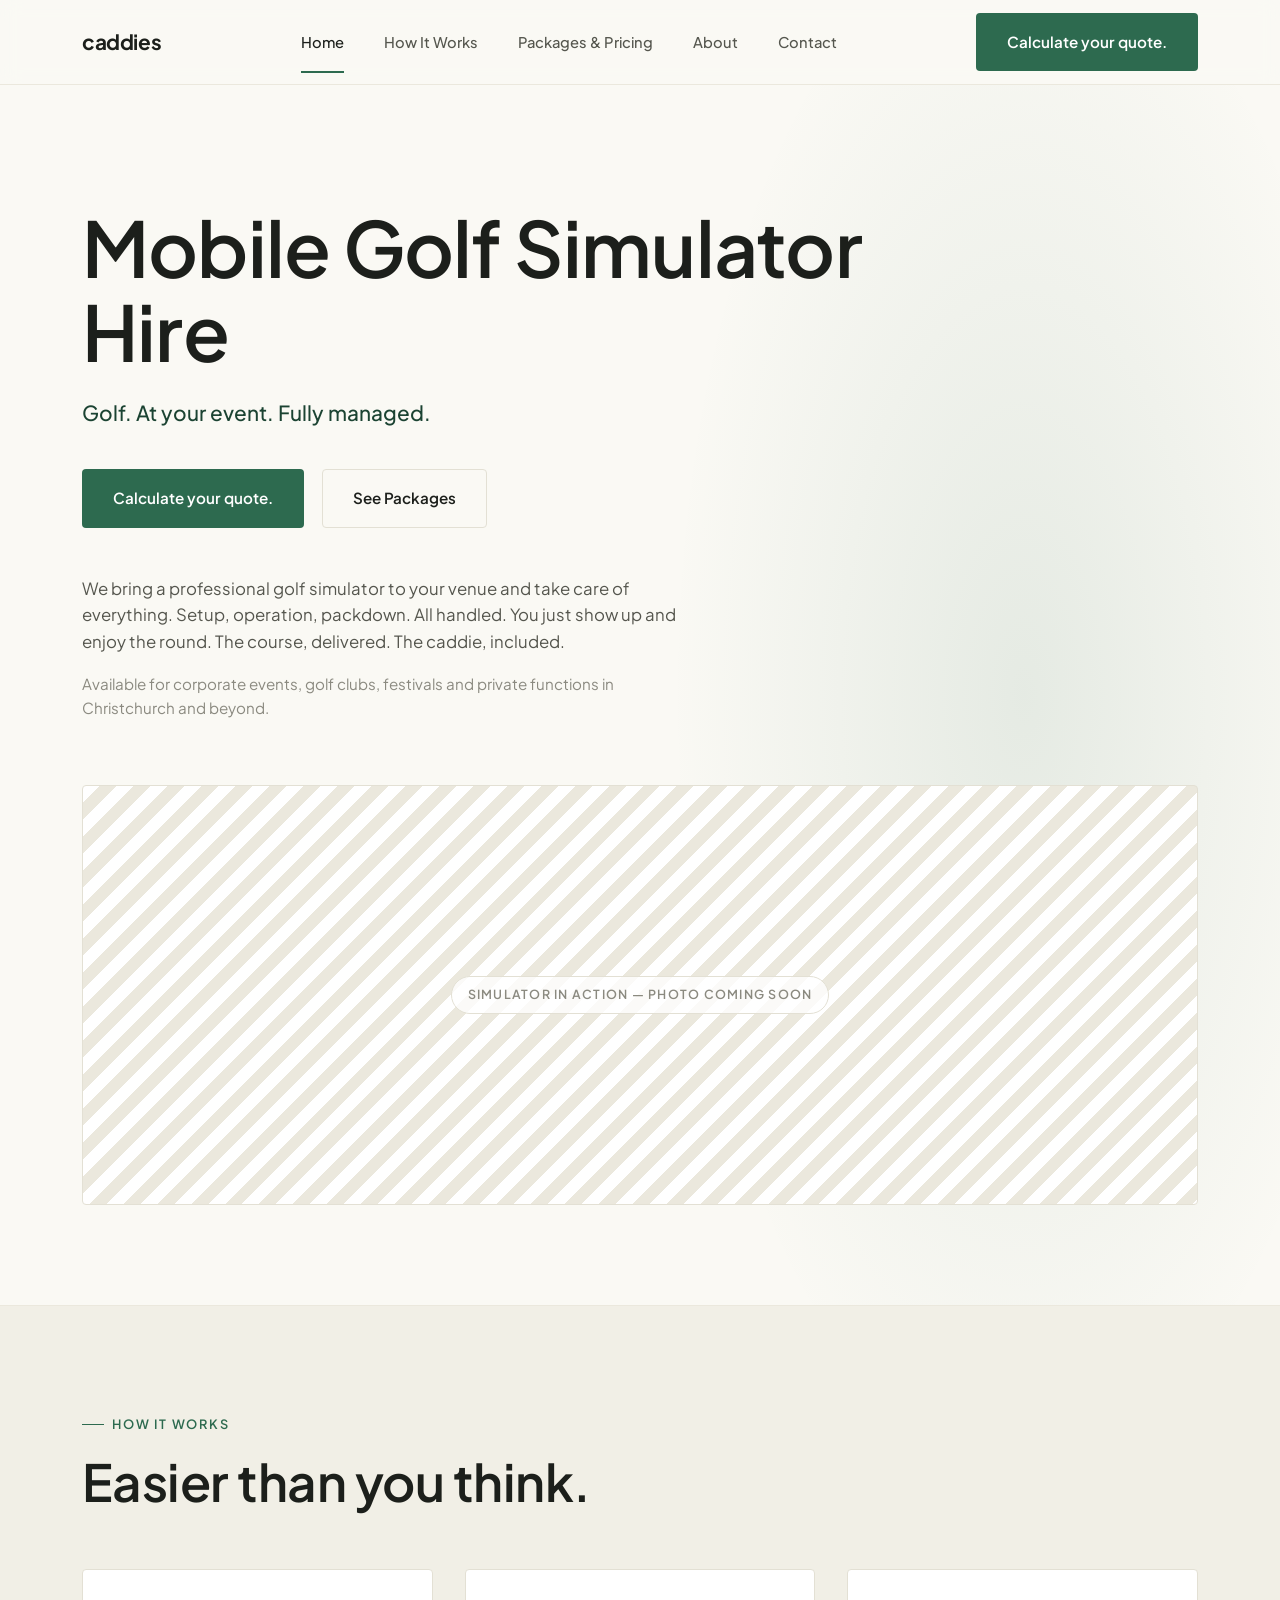
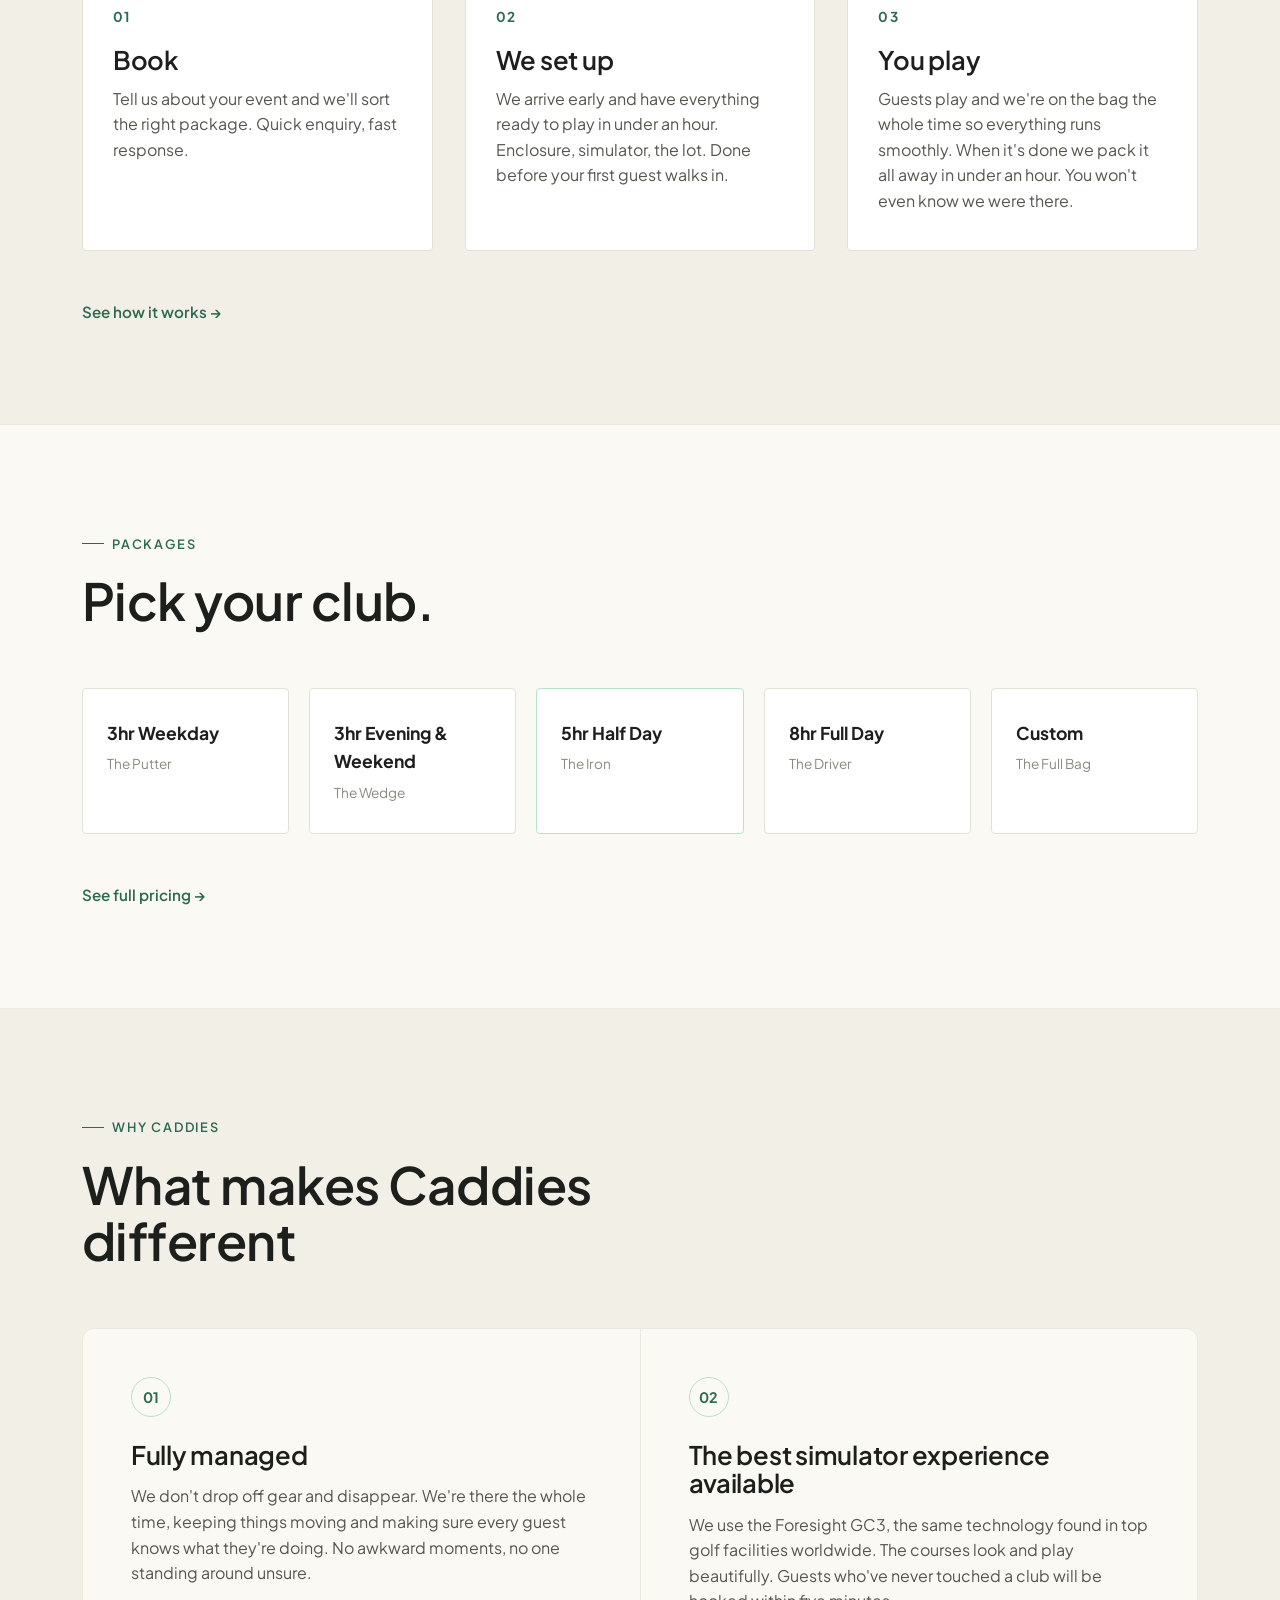
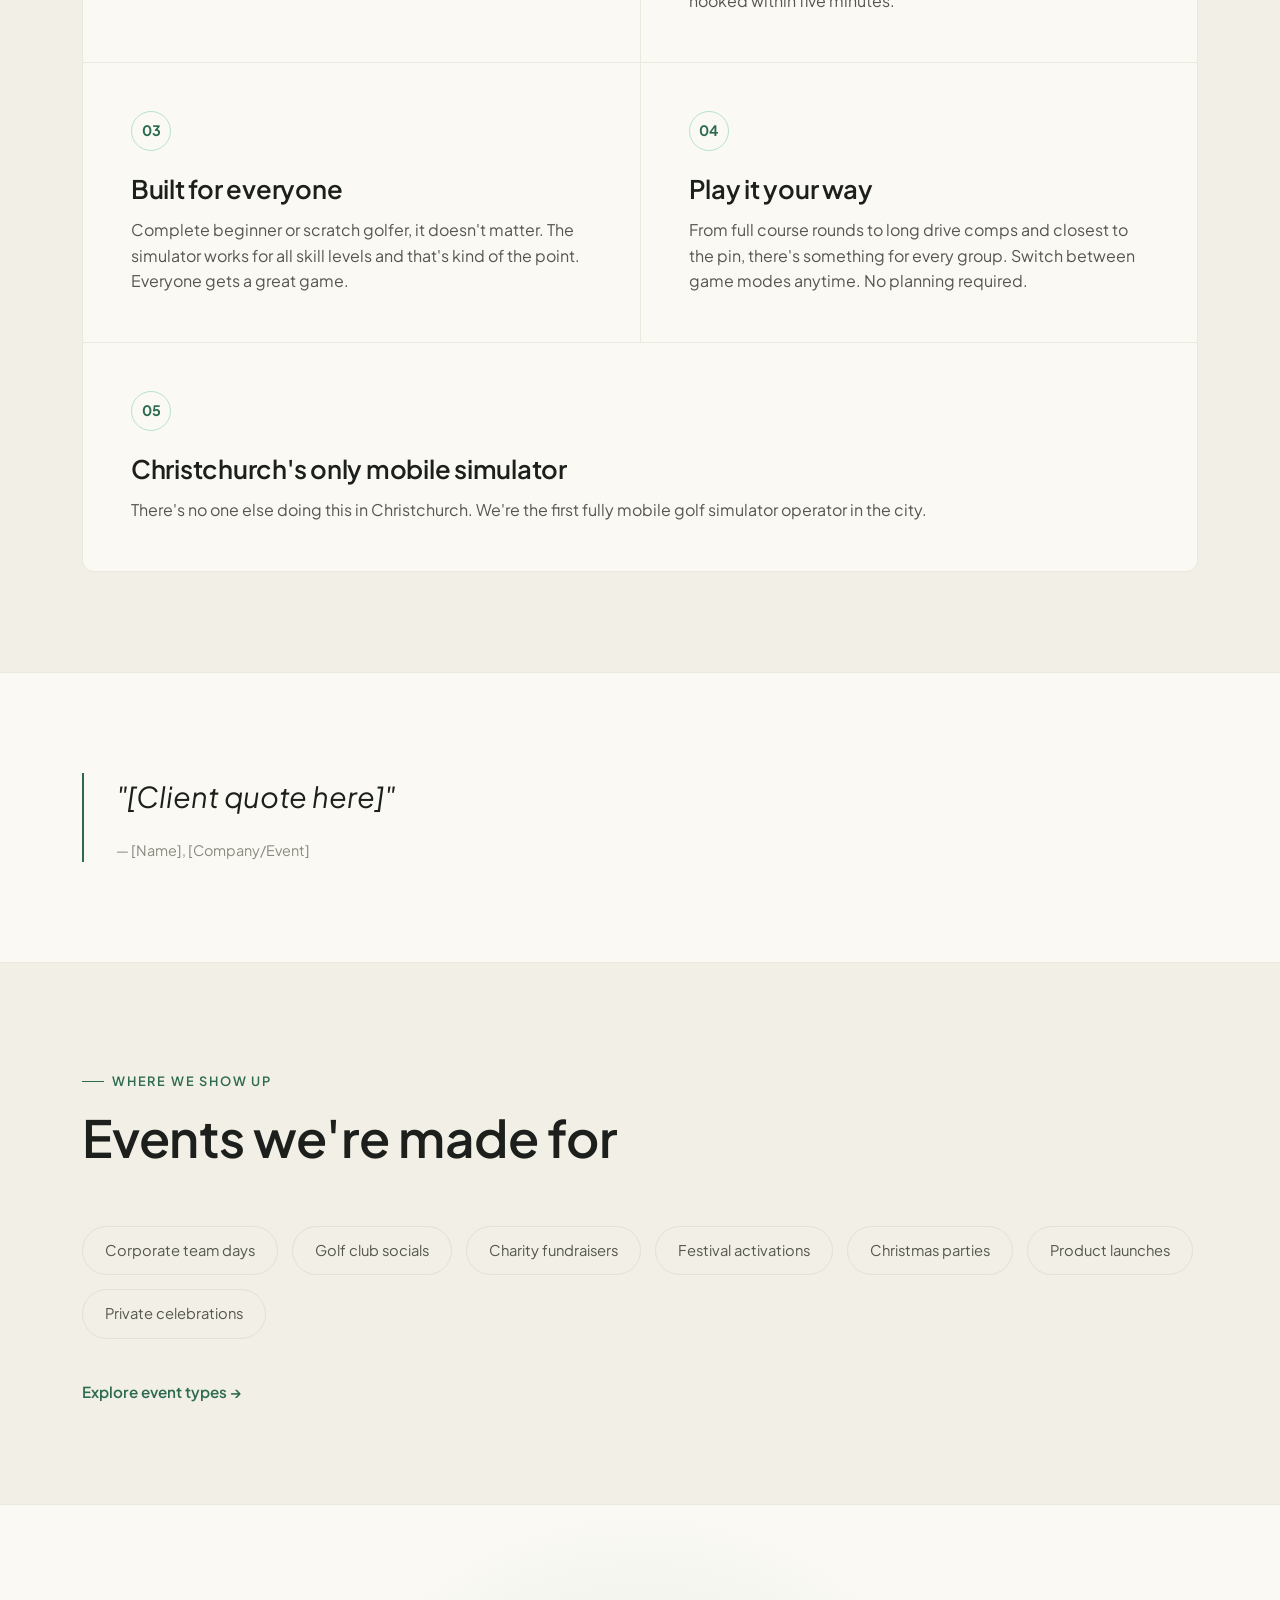
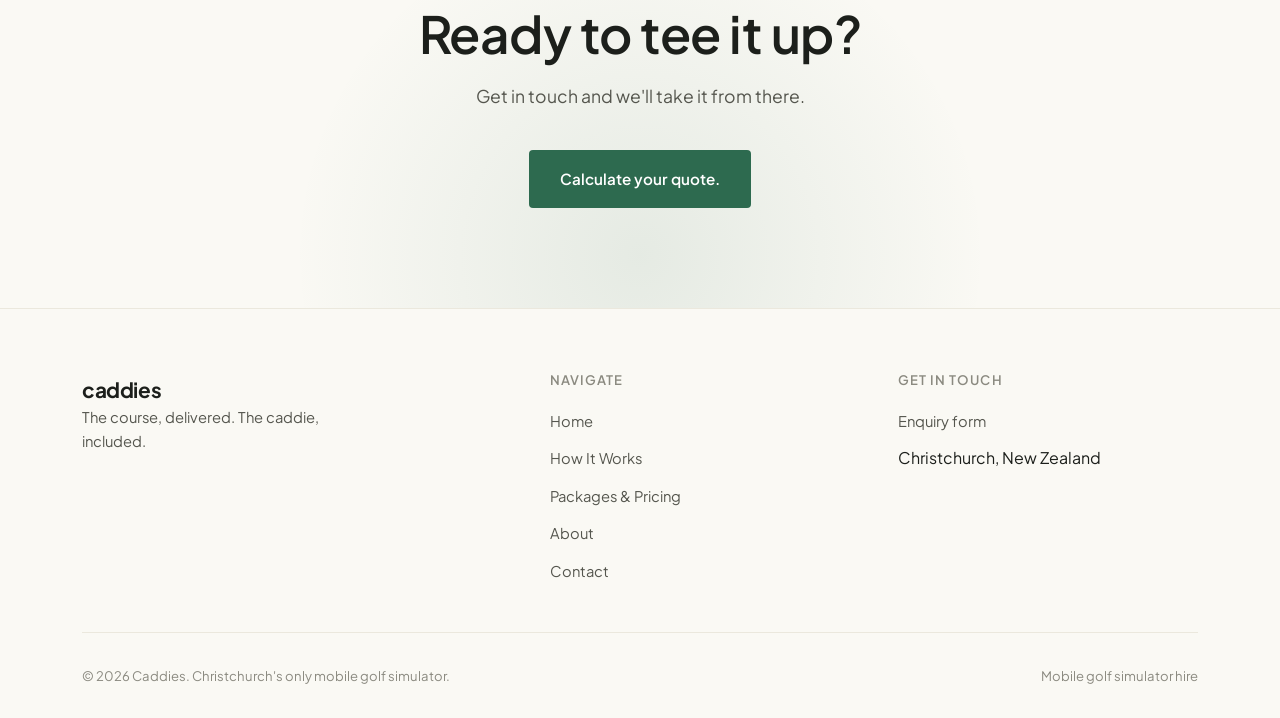
==== commit 542eb282: "Restructure homepage hero heading hierarchy - Promote "Mobile Golf Simulator Hire" to the visible H1" ====
--- a/index.html
+++ b/index.html
@@ -3,12 +3,18 @@
 <head>
   <meta charset="UTF-8">
   <meta name="viewport" content="width=device-width, initial-scale=1.0">
+  <meta name="robots" content="noindex, nofollow">
   <title>Caddies — Golf. At your event. Fully managed.</title>
   <meta name="description" content="A professional mobile golf simulator for your event in Christchurch. Setup, operation, packdown — all handled. The course, delivered. The caddie, included.">
   <link rel="preconnect" href="https://fonts.googleapis.com">
   <link rel="preconnect" href="https://fonts.gstatic.com" crossorigin>
   <link href="https://fonts.googleapis.com/css2?family=Plus+Jakarta+Sans:wght@400;500;600;700;800&display=swap" rel="stylesheet">
   <link rel="stylesheet" href="css/style.css">
+  <link rel="icon" href="favicon.ico" sizes="any">
+  <link rel="icon" type="image/png" sizes="32x32" href="favicon-32x32.png">
+  <link rel="icon" type="image/png" sizes="16x16" href="favicon-16x16.png">
+  <link rel="apple-touch-icon" sizes="180x180" href="apple-touch-icon.png">
+  <link rel="manifest" href="site.webmanifest">
 </head>
 <body>
 
@@ -35,15 +41,14 @@
     <section class="hero">
       <div class="container">
         <div class="hero-content">
-          <h1 class="visually-hidden">Hire Golf Simulator Christchurch</h1>
-          <p class="hero-headline">Golf. At your event. Fully managed.</p>
-          <p class="tagline">The course, delivered. The caddie, included.</p>
+          <h1 class="hero-headline">Mobile Golf Simulator Hire</h1>
+          <p class="hero-subhead">Golf. At your event. Fully managed.</p>
           <div class="hero-actions">
             <a href="packages-pricing.html#calculator" class="btn btn-primary">Calculate your quote.</a>
             <a href="packages-pricing.html" class="btn btn-secondary">See Packages</a>
           </div>
           <div class="hero-copy">
-            <p>We bring a professional golf simulator to your venue and take care of everything. Setup, operation, packdown. All handled. You just show up and enjoy the round.</p>
+            <p>We bring a professional golf simulator to your venue and take care of everything. Setup, operation, packdown. All handled. You just show up and enjoy the round. The course, delivered. The caddie, included.</p>
             <p>Available for corporate events, golf clubs, festivals and private functions in Christchurch and beyond.</p>
           </div>
         </div>
--- a/css/style.css
+++ b/css/style.css
@@ -301,10 +301,11 @@
   margin-bottom: 22px;
 }
 
-.hero .tagline {
+.hero-subhead {
   font-size: clamp(1.05rem, 2vw, 1.3rem);
   color: var(--accent-strong);
   font-family: var(--font-display);
+  font-weight: 500;
   margin-bottom: 40px;
 }
 
